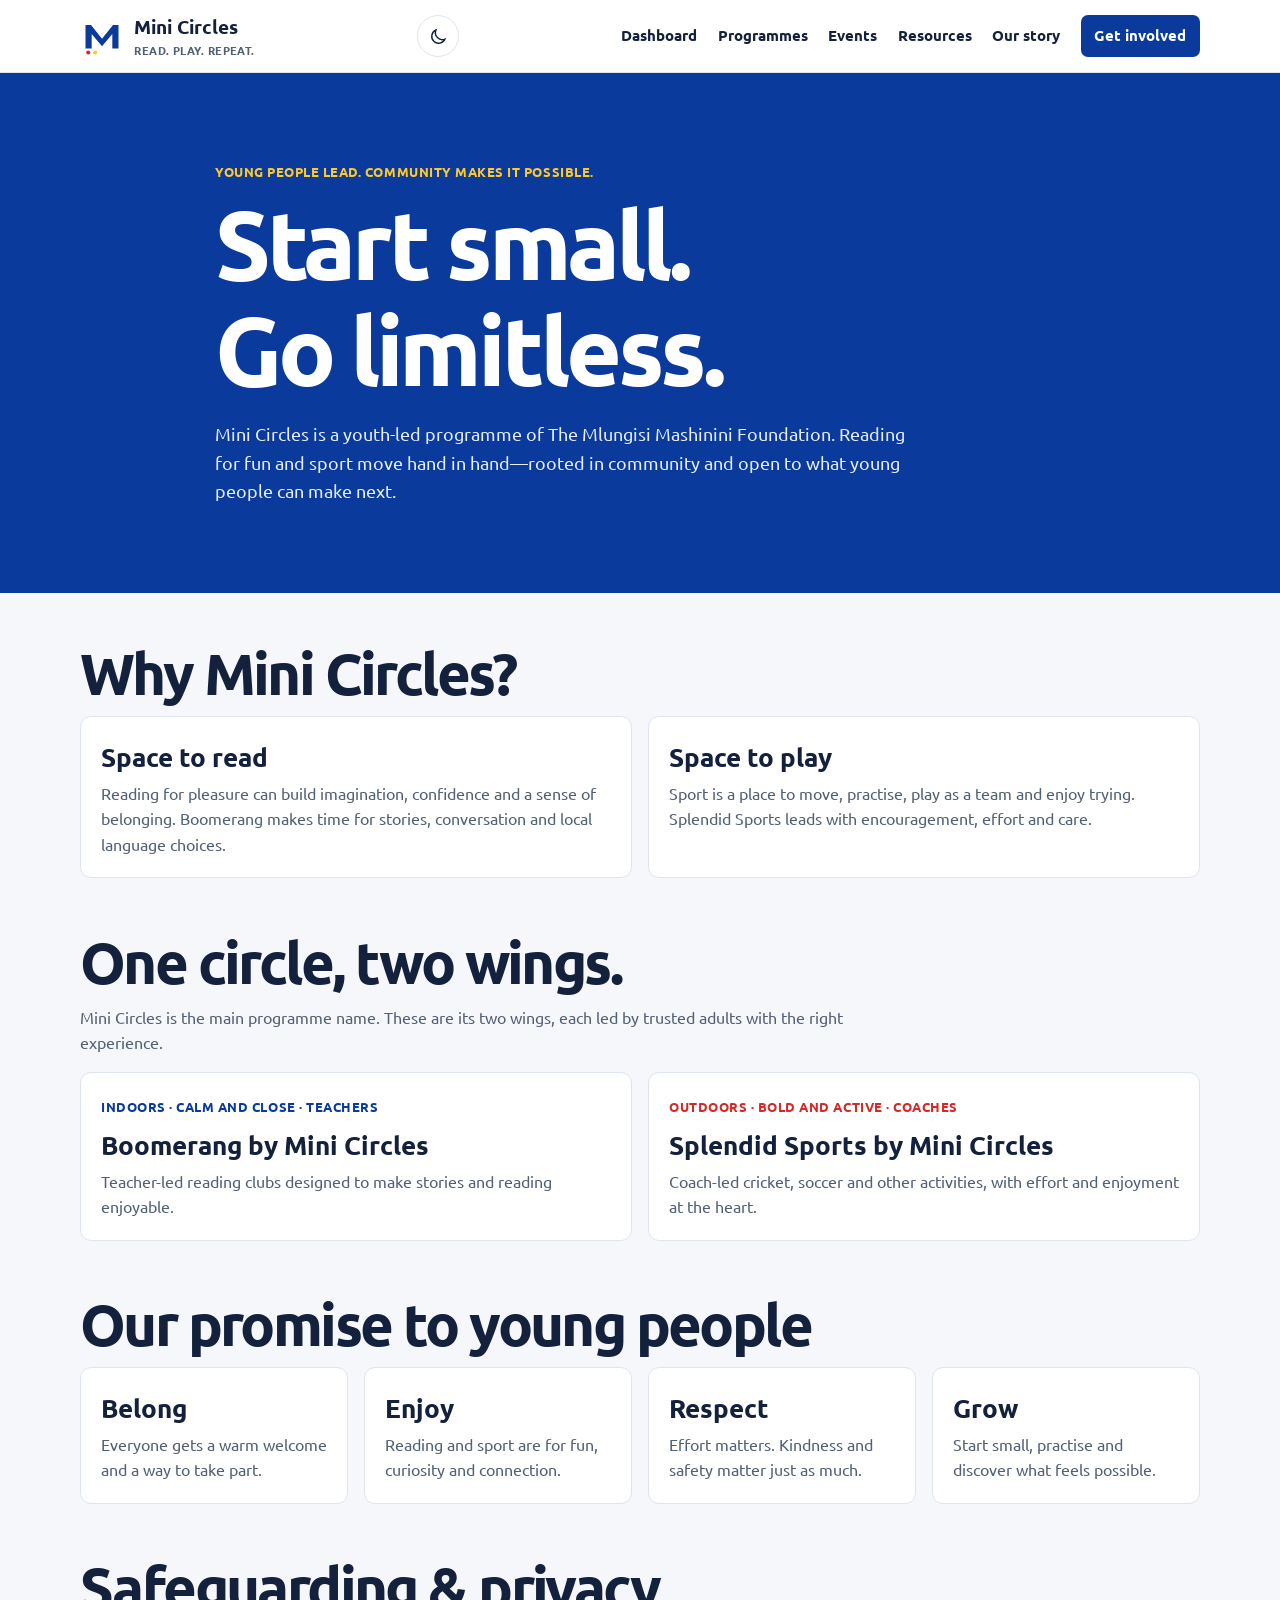
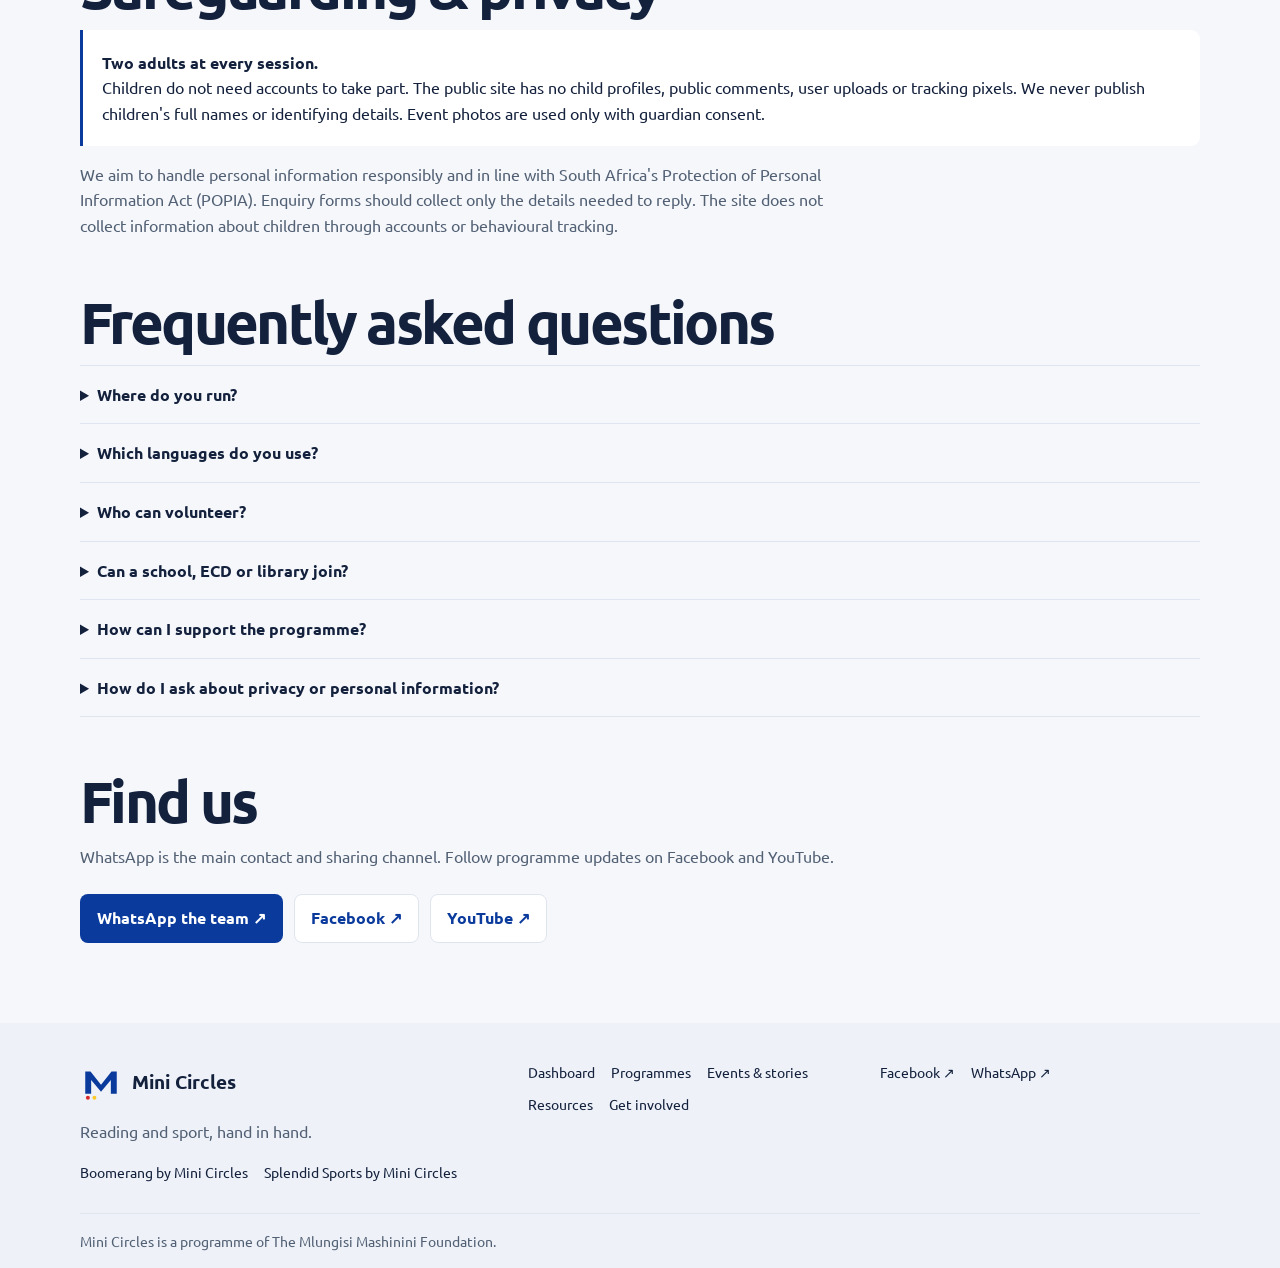
==== about/index.html @ 5f08ebd8 "index.html" ====
<!doctype html>
<html lang="en">
<head>
  <meta charset="utf-8"><meta name="viewport" content="width=device-width, initial-scale=1, viewport-fit=cover">
  <meta name="theme-color" content="#0A3A9C"><meta name="description" content="The story, values, safeguarding promise and privacy approach behind Mini Circles.">
  <title>Our story — Mini Circles</title><link rel="icon" href="/mini-circle-logo.svg" type="image/svg+xml">
  <link rel="preconnect" href="https://fonts.googleapis.com"><link rel="preconnect" href="https://fonts.gstatic.com" crossorigin>
  <link href="https://fonts.googleapis.com/css2?family=Ubuntu:wght@400;500;600;700;800&display=swap" rel="stylesheet"><link rel="stylesheet" href="/assets/site.css">
</head>
<body>
  <a class="skip-link" href="#main">Skip to content</a>
  <header class="site-header"><div class="wrap header-row"><a class="brand" href="/"><img src="/mini-circle-logo.svg" alt=""><span>Mini Circles<small>READ. PLAY. REPEAT.</small></span></a><button class="theme-button" type="button" aria-label="Switch to dark mode" title="Switch colour theme"><svg viewBox="0 0 24 24" fill="none" stroke="currentColor" stroke-width="1.8" aria-hidden="true"><path d="M20.2 15.2A8.7 8.7 0 0 1 8.8 3.8 8.7 8.7 0 1 0 20.2 15.2Z"/></svg></button><button class="menu-btn" type="button" aria-label="Open navigation" aria-expanded="false" aria-controls="site-nav"><svg viewBox="0 0 24 24" fill="none" stroke="currentColor" stroke-width="2" aria-hidden="true"><path d="M4 7h16M4 12h16M4 17h16"/></svg></button><nav class="nav" id="site-nav" aria-label="Main navigation"><a href="/professionals/">Dashboard</a><a href="/programmes/">Programmes</a><a href="/events/">Events</a><a href="/resources/">Resources</a><a href="/about/" aria-current="page">Our story</a><a class="nav-cta" href="/get-involved/">Get involved</a></nav></div></header>
  <main id="main">
    <header class="page-hero"><div class="wrap page-hero-inner"><p class="eyebrow">Young people lead. Community makes it possible.</p><h1>Start small.<br>Go limitless.</h1><p>Mini Circles is a youth-led programme of The Mlungisi Mashinini Foundation. Reading for fun and sport move hand in hand—rooted in community and open to what young people can make next.</p></div></header>
    <div class="wrap content">
      <section class="content-section"><h2>Why Mini Circles?</h2><div class="two-col"><article class="card"><h3>Space to read</h3><p>Reading for pleasure can build imagination, confidence and a sense of belonging. Boomerang makes time for stories, conversation and local language choices.</p></article><article class="card"><h3>Space to play</h3><p>Sport is a place to move, practise, play as a team and enjoy trying. Splendid Sports leads with encouragement, effort and care.</p></article></div></section>
      <section class="content-section"><h2>One circle, two wings.</h2><p>Mini Circles is the main programme name. These are its two wings, each led by trusted adults with the right experience.</p><div class="two-col"><article class="card"><span class="tag">Indoors · Calm and close · Teachers</span><h3>Boomerang by Mini Circles</h3><p>Teacher-led reading clubs designed to make stories and reading enjoyable.</p></article><article class="card"><span class="tag red">Outdoors · Bold and active · Coaches</span><h3>Splendid Sports by Mini Circles</h3><p>Coach-led cricket, soccer and other activities, with effort and enjoyment at the heart.</p></article></div></section>
      <section class="content-section"><h2>Our promise to young people</h2><div class="four-col"><article class="card"><h3>Belong</h3><p>Everyone gets a warm welcome and a way to take part.</p></article><article class="card"><h3>Enjoy</h3><p>Reading and sport are for fun, curiosity and connection.</p></article><article class="card"><h3>Respect</h3><p>Effort matters. Kindness and safety matter just as much.</p></article><article class="card"><h3>Grow</h3><p>Start small, practise and discover what feels possible.</p></article></div></section>
      <section class="content-section"><h2>Safeguarding &amp; privacy</h2><div class="panel"><strong>Two adults at every session.</strong><p>Children do not need accounts to take part. The public site has no child profiles, public comments, user uploads or tracking pixels. We never publish children's full names or identifying details. Event photos are used only with guardian consent.</p></div><p style="margin-top:1rem">We aim to handle personal information responsibly and in line with South Africa's Protection of Personal Information Act (POPIA). Enquiry forms should collect only the details needed to reply. The site does not collect information about children through accounts or behavioural tracking.</p></section>
      <section class="content-section" id="faq"><h2>Frequently asked questions</h2><div class="faq">
        <details><summary>Where do you run?</summary><p>The programme currently reaches 8 ECDs and 4 schools. Ask the team about current locations and available activities before travelling.</p></details>
        <details><summary>Which languages do you use?</summary><p>Language choices depend on the local reading group, school and community. The team can confirm what is available in a particular circle.</p></details>
        <details><summary>Who can volunteer?</summary><p>Coaches, readers, mentors, media and design helpers can express interest. The team will explain its volunteer process and safeguarding expectations.</p></details>
        <details><summary>Can a school, ECD or library join?</summary><p>Yes. Use the school, ECD and library enquiry form to start a conversation with the team.</p></details>
        <details><summary>How can I support the programme?</summary><p>Sponsors and partners can discuss backing a term, team or community moment through the partner enquiry form.</p></details>
        <details><summary>How do I ask about privacy or personal information?</summary><p>Contact the Foundation through its approved contact channel. A direct team email and privacy contact will be added here when confirmed.</p></details>
      </div></section>
      <section class="content-section"><h2>Find us</h2><p>WhatsApp is the main contact and sharing channel. Follow programme updates on Facebook and YouTube.</p><div class="actions"><a class="button button-blue" data-whatsapp="Hi Mini Circles! I'd like to get in touch." href="https://wa.me/27607714822">WhatsApp the team ↗</a><a class="button button-outline" href="https://www.facebook.com/profile.php?id=61590757922760" target="_blank" rel="noopener noreferrer">Facebook ↗</a><a class="button button-outline" href="https://www.youtube.com/@2MiniCircles" target="_blank" rel="noopener noreferrer">YouTube ↗</a></div></section>
    </div>
  </main>
  <footer class="site-footer"><div class="wrap footer-grid"><div><a class="footer-brand" href="/"><img src="/mini-circle-logo.svg" alt=""><span>Mini Circles</span></a><p>Reading and sport, hand in hand.</p><div class="footer-lockups"><span>Boomerang by Mini Circles</span><span>Splendid Sports by Mini Circles</span></div></div><nav class="footer-links" aria-label="Footer navigation"><a href="/professionals/">Dashboard</a><a href="/programmes/">Programmes</a><a href="/events/">Events &amp; stories</a><a href="/resources/">Resources</a><a href="/get-involved/">Get involved</a></nav><div class="footer-social"><a href="https://www.facebook.com/profile.php?id=61590757922760" target="_blank" rel="noopener noreferrer">Facebook ↗</a><a href="https://wa.me/27607714822" target="_blank" rel="noopener noreferrer">WhatsApp ↗</a></div></div><div class="wrap foundation-line">Mini Circles is a programme of The Mlungisi Mashinini Foundation.</div></footer>
  <script src="/assets/site.js" defer></script>
</body>
</html>
---- assets/site.css ----
:root {
  color-scheme: light;
  --blue: #0A3A9C;
  --red: #D62828;
  --yellow: #FFC929;
  --ink: #14213D;
  --paper: #f5f7fb;
  --surface: #fff;
  --muted: #526074;
  --line: #dfe5ee;
  --green: #176c4b;
  --shadow: 0 14px 40px #14213d12;
  font-family: "Ubuntu", Arial, sans-serif;
  scroll-behavior: smooth;
  scroll-padding-top: 6rem;
}
*, *::before, *::after { box-sizing: border-box; }
body { margin: 0; background: var(--paper); color: var(--ink); font: 400 1rem/1.6 "Ubuntu", Arial, sans-serif; }
::selection { background: var(--yellow); color: var(--ink); }
a { color: inherit; }
button, input, select, textarea { font: inherit; }
img, svg { max-width: 100%; }
:focus-visible { outline: 3px solid var(--red); outline-offset: 3px; }
.skip-link { position: fixed; z-index: 50; top: .5rem; left: .5rem; padding: .7rem 1rem; transform: translateY(-150%); background: var(--yellow); color: var(--ink); font-weight: 700; }
.skip-link:focus { transform: none; }
.wrap { width: min(1120px, calc(100% - 2.5rem)); margin-inline: auto; }
.site-header { position: sticky; z-index: 20; top: 0; border-bottom: 1px solid var(--line); background: #ffffffed; backdrop-filter: blur(12px); }
.header-row { position: relative; display: flex; min-height: 72px; align-items: center; justify-content: space-between; gap: 1.5rem; }
.brand, .footer-brand { display: inline-flex; align-items: center; gap: .65rem; color: var(--ink); font-size: 1.18rem; font-weight: 800; text-decoration: none; }
.brand img { width: 44px; height: 44px; }
.brand small { display: block; color: var(--muted); font-size: .69rem; font-weight: 600; letter-spacing: .04em; }
.nav { display: flex; align-items: center; gap: clamp(.65rem, 1.6vw, 1.35rem); }
.nav a { color: var(--ink); font-size: .91rem; font-weight: 700; text-decoration: none; }
.nav a:hover, .footer-links a:hover, .footer-social a:hover { color: var(--blue); text-decoration: underline; text-underline-offset: 3px; }
.nav .nav-cta { padding: .58rem .85rem; border-radius: 7px; background: var(--blue); color: #fff; }
.nav .nav-cta:hover { background: #082f7f; }
.menu-btn { display: none; width: 44px; height: 44px; place-items: center; border: 1px solid var(--line); border-radius: 7px; background: var(--surface); cursor: pointer; }
.menu-btn svg { width: 21px; height: 21px; }
h1, h2, h3, p { margin-top: 0; }
h1, h2, h3 { line-height: 1.1; }
h1, h2 { letter-spacing: -.045em; }
h1 { margin-bottom: 1rem; font-size: clamp(2.9rem, 8vw, 6rem); }
h2 { margin-bottom: .75rem; font-size: clamp(2rem, 5vw, 3.6rem); }
h3 { margin-bottom: .6rem; font-size: clamp(1.25rem, 2.6vw, 1.65rem); }
.eyebrow, .tag, .preview-index { margin-bottom: .7rem; color: var(--blue); font-size: .82rem; font-weight: 800; letter-spacing: .04em; text-transform: uppercase; }
.section { padding-block: clamp(3.5rem, 7vw, 6rem); }
.section-compact { padding-block: 3rem; }
.section-heading { max-width: 710px; margin-bottom: 1.7rem; }
.section-heading > p:last-child { color: var(--muted); font-size: 1.05rem; }
.button { display: inline-flex; min-height: 48px; align-items: center; justify-content: center; gap: .55rem; padding: .68rem 1rem; border: 1px solid transparent; border-radius: 8px; font-weight: 800; text-align: center; text-decoration: none; transition: transform .16s ease, box-shadow .16s ease; }
.button:hover { transform: translateY(-2px); box-shadow: 0 8px 20px #14213d20; }
.button-yellow { background: var(--yellow); color: var(--ink); }
.button-blue { background: var(--blue); color: #fff; }
.button-outline-light { border-color: #ffffff8a; color: #fff; }
.button-outline { border-color: var(--line); background: var(--surface); color: var(--blue); }
.hero { overflow: hidden; background: var(--blue); color: #fff; }
.hero-home { position: relative; }
.hero-home::after { position: absolute; right: 0; bottom: 0; width: min(42%, 560px); height: 100%; background: radial-gradient(#ffffff18 1px,transparent 1px); background-size: 9px 9px; content: ""; opacity: .42; pointer-events: none; mask-image: linear-gradient(135deg,transparent 10%,#000 90%); }
.hero-grid { position: relative; z-index: 1; display: grid; grid-template-columns: 1.08fr .92fr; align-items: center; gap: 2rem; min-height: 490px; padding-block: 3rem; }
.hero-copy { max-width: 650px; }
.hero-copy .eyebrow { color: var(--yellow); }
.hero-copy > p:not(.eyebrow) { max-width: 550px; color: #e7edfa; font-size: clamp(1.1rem, 2.4vw, 1.3rem); }
.hero-copy h1 span { color: var(--yellow); }
.actions { display: flex; flex-wrap: wrap; gap: .7rem; margin-top: 1.5rem; }
.hero-art { position: relative; display: grid; min-height: 330px; place-items: center; }
.hero-art svg { width: min(100%, 410px); }
.art-caption { position: absolute; right: 4%; bottom: 2%; padding: .4rem .65rem; transform: rotate(-2deg); background: var(--yellow); color: var(--ink); font-size: .8rem; font-weight: 800; }
.stats-strip { border-bottom: 1px solid var(--line); background: var(--surface); }
.stats { display: grid; grid-template-columns: auto auto auto 1fr; align-items: center; gap: clamp(1rem, 4vw, 3.5rem); min-height: 96px; }
.stats div { display: flex; align-items: baseline; gap: .45rem; }
.stats strong { color: var(--blue); font-size: 1.8rem; font-weight: 800; }
.stats span { font-size: .95rem; font-weight: 700; }
.stats > p { justify-self: end; margin: 0; color: var(--muted); font-size: .92rem; }
.preview-grid { display: grid; grid-template-columns: repeat(3,minmax(0,1fr)); gap: 1rem; }
.preview-card { position: relative; display: flex; min-height: 245px; flex-direction: column; align-items: flex-start; overflow: hidden; padding: 1.4rem; border: 1px solid var(--line); border-radius: 12px; background: var(--surface); box-shadow: var(--shadow); text-decoration: none; transition: transform .17s ease, border-color .17s ease; }
.preview-card::before { position: absolute; top: 0; left: 0; width: 5px; height: 100%; background: var(--blue); content: ""; }
.preview-play::before { background: var(--red); }
.preview-team::before { background: var(--yellow); }
.preview-card:hover { transform: translateY(-4px); border-color: #aebed9; }
.preview-index { color: var(--muted); }
.preview-card h3 { font-size: 1.5rem; }
.preview-card p { flex: 1; color: var(--muted); }
.card-link { color: var(--blue); font-size: .92rem; font-weight: 800; }
.partner-strip { border-block: 1px solid var(--line); background: var(--surface); }
.partner-row { display: flex; min-height: 82px; flex-wrap: wrap; align-items: center; justify-content: space-between; gap: .8rem 1.5rem; }
.partner-row > span { color: var(--muted); font-size: .9rem; }
.partner-row > strong { font-size: 1.08rem; }
.partner-row > a { color: var(--blue); font-size: .9rem; font-weight: 700; text-decoration: none; }
.closing-panel { display: flex; align-items: center; justify-content: space-between; gap: 2rem; padding: clamp(1.5rem, 4vw, 2.4rem); border-radius: 14px; background: #eaf1fb; }
.closing-panel h2 { font-size: clamp(1.9rem, 4vw, 3rem); }
.closing-panel p:last-child { max-width: 570px; margin-bottom: 0; color: var(--muted); }
.page-hero { padding-block: clamp(3.5rem, 7vw, 5.5rem); background: var(--blue); color: #fff; }
.page-hero-inner { max-width: 850px; }
.page-hero .eyebrow { color: var(--yellow); }
.page-hero p:last-child { max-width: 700px; margin-bottom: 0; color: #e7edfa; font-size: 1.1rem; }
.content { padding-block: 3rem 5rem; }
.content-section { margin-bottom: 3.2rem; scroll-margin-top: 6rem; }
.content-section:last-child { margin-bottom: 0; }
.content-section > p { max-width: 780px; color: var(--muted); }
.two-col, .three-col, .four-col { display: grid; gap: 1rem; }
.two-col { grid-template-columns: repeat(2,minmax(0,1fr)); }
.three-col { grid-template-columns: repeat(3,minmax(0,1fr)); }
.four-col { grid-template-columns: repeat(4,minmax(0,1fr)); }
.card { min-width: 0; padding: 1.25rem; border: 1px solid var(--line); border-radius: 11px; background: var(--surface); }
.card p:last-child { margin-bottom: 0; }
.card p { color: var(--muted); }
.card h3 { margin-top: .3rem; }
.panel { padding: 1.2rem; border-left: 3px solid var(--blue); border-radius: 0 9px 9px 0; background: var(--surface); }
.panel p:last-child { margin-bottom: 0; }
.check-list { display: grid; gap: .7rem; padding: 0; list-style: none; }
.check-list li { display: flex; gap: .65rem; align-items: flex-start; }
.check-list li::before { flex: 0 0 auto; color: var(--blue); content: "✓"; font-weight: 800; }
.tag { display: inline-block; margin-bottom: .5rem; }
.tag.red { color: var(--red); }
.table-scroll { overflow-x: auto; border: 1px solid var(--line); border-radius: 10px; background: var(--surface); }
table { width: 100%; border-collapse: collapse; text-align: left; }
th, td { padding: .8rem 1rem; border-bottom: 1px solid var(--line); white-space: nowrap; }
th { background: #eef2f8; color: var(--ink); font-size: .87rem; }
tr:last-child td { border-bottom: 0; }
.match-list { display: grid; gap: .65rem; }
.match-row { display: grid; grid-template-columns: minmax(120px,.7fr) 1fr minmax(130px,.8fr); align-items: center; gap: 1rem; padding: .9rem 1rem; border: 1px solid var(--line); border-radius: 9px; background: var(--surface); }
.muted, .status-note { color: var(--muted); }
.status-note { padding: .9rem 1rem; border: 1px solid var(--line); border-radius: 8px; background: var(--surface); }
.event-grid { display: grid; grid-template-columns: repeat(2,minmax(0,1fr)); gap: 1rem; }
.event-card { padding: 1.2rem; border: 1px solid var(--line); border-radius: 11px; background: var(--surface); }
.event-card h3 { margin-block: .35rem; }
.event-date { font-weight: 700; }
.event-actions { display: flex; flex-wrap: wrap; gap: .55rem; margin-top: 1rem; }
.event-actions .button { min-height: 42px; font-size: .9rem; }
.button:disabled { cursor: not-allowed; opacity: .55; }
.story-grid { display: grid; grid-template-columns: repeat(3,minmax(0,1fr)); gap: 1rem; }
.story-card { overflow: hidden; border: 1px solid var(--line); border-radius: 11px; background: var(--surface); }
.story-art { display: grid; min-height: 145px; place-items: center; background: #eaf1fb; }
.story-art svg { width: 105px; height: 100px; }
.story-copy { padding: 1.1rem; }
.resource-grid { display: grid; grid-template-columns: repeat(3,minmax(0,1fr)); gap: 1rem; }
.resource-card { display: flex; min-height: 205px; flex-direction: column; align-items: flex-start; padding: 1.2rem; border: 1px solid var(--line); border-radius: 11px; background: var(--surface); }
.resource-card p { flex: 1; color: var(--muted); }
.gallery-grid { display: grid; grid-template-columns: repeat(3,minmax(0,1fr)); gap: .8rem; }
.gallery-tile { display: grid; min-height: 155px; align-content: center; justify-items: center; padding: 1rem; border: 1px solid var(--line); border-radius: 10px; background: var(--surface); text-align: center; }
.gallery-tile svg { width: 42px; height: 42px; margin-bottom: .5rem; }
.gallery-tile span { font-size: .92rem; font-weight: 700; }
.form-grid { display: grid; grid-template-columns: repeat(2,minmax(0,1fr)); gap: .85rem; }
.form-grid label { display: grid; gap: .35rem; font-weight: 700; }
.form-grid .wide { grid-column: 1/-1; }
input, select, textarea { width: 100%; min-height: 46px; padding: .65rem .75rem; border: 1px solid #aeb8c8; border-radius: 6px; background: var(--surface); color: var(--ink); }
textarea { min-height: 105px; resize: vertical; }
.form-note { color: var(--muted); font-size: .9rem; }
.form-status { min-height: 1.5em; margin-top: .65rem; font-weight: 700; }
.form-status.error { color: #a71919; }
.form-status.success { color: var(--green); }
.honeypot { position: absolute !important; width: 1px !important; height: 1px !important; overflow: hidden !important; clip: rect(0,0,0,0) !important; white-space: nowrap !important; }
.faq { border-top: 1px solid var(--line); }
.faq details { border-bottom: 1px solid var(--line); }
.faq summary { padding: 1rem 0; cursor: pointer; font-weight: 700; }
.faq details p { max-width: 770px; color: var(--muted); }
.site-footer { padding-top: 2.4rem; background: #eef2f8; }
.footer-grid { display: grid; grid-template-columns: 1.3fr 1fr 1fr; gap: 2rem; padding-bottom: 1.8rem; }
.footer-brand img { width: 42px; }
.footer-grid p { margin-top: .6rem; color: var(--muted); }
.footer-lockups, .footer-social, .footer-links { display: flex; flex-wrap: wrap; gap: .55rem 1rem; align-content: start; }
.footer-lockups span, .footer-social a, .footer-links a { color: var(--ink); font-size: .9rem; text-decoration: none; }
.foundation-line { padding-block: 1rem; border-top: 1px solid var(--line); color: var(--muted); font-size: .88rem; }
.dashboard-status { color: var(--muted); font-size: .77rem; font-weight: 800; text-transform: uppercase; letter-spacing: .04em; }
.stats-grid { display: grid; grid-template-columns: repeat(3,1fr); gap: .8rem; margin-block: 1.8rem 3rem; }
.stat-card { padding: 1rem; border: 1px solid var(--line); border-radius: 10px; background: var(--surface); }
.stat-card strong { display: block; color: var(--blue); font-size: 2rem; }
.stat-card span { color: var(--muted); font-size: .9rem; }
@media (max-width: 900px) {
  .nav { gap: .65rem; }
  .nav a { font-size: .82rem; }
  .nav .nav-cta { display: none; }
  .hero-grid { min-height: 420px; }
  .four-col { grid-template-columns: repeat(2,minmax(0,1fr)); }
}
@media (max-width: 720px) {
  :root { scroll-padding-top: 5rem; }
  .wrap { width: min(100% - 1.5rem, 620px); }
  .header-row { min-height: 64px; }
  .menu-btn { display: grid; }
  .nav { position: absolute; top: calc(100% + 1px); right: -.75rem; left: -.75rem; display: none; grid-template-columns: repeat(2,minmax(0,1fr)); gap: 0; padding: .55rem .75rem 1rem; border-bottom: 1px solid var(--line); background: var(--surface); box-shadow: var(--shadow); }
  .nav.open { display: grid; }
  .nav a { display: flex; min-height: 46px; align-items: center; padding: .6rem .7rem; font-size: .94rem; }
  .nav .nav-cta { display: flex; grid-column: 1/-1; justify-content: center; margin-top: .35rem; }
  .hero-grid { grid-template-columns: 1fr; gap: 0; padding-block: 3rem 2rem; }
  .hero-art { min-height: 230px; }
  .hero-art svg { width: min(78%,310px); }
  .art-caption { right: 8%; bottom: 0; }
  .stats { grid-template-columns: repeat(3,1fr); gap: .5rem; padding-block: .9rem; }
  .stats div { display: block; }
  .stats strong { display: block; font-size: 1.5rem; }
  .stats span { font-size: .82rem; }
  .stats > p { display: none; }
  .preview-grid, .three-col, .story-grid, .resource-grid { grid-template-columns: 1fr; }
  .preview-card { min-height: 205px; }
  .two-col, .event-grid { grid-template-columns: 1fr; }
  .match-row { grid-template-columns: 1fr auto; gap: .35rem .8rem; }
  .match-row time { grid-column: 1/-1; }
  .closing-panel { align-items: flex-start; flex-direction: column; gap: 1.2rem; }
  .footer-grid { grid-template-columns: 1fr 1fr; gap: 1.5rem; }
  .footer-grid > :first-child { grid-column: 1/-1; }
}
@media (max-width: 440px) {
  .four-col, .form-grid { grid-template-columns: 1fr; }
  .form-grid .wide { grid-column: auto; }
  .stats-grid { gap: .4rem; }
  .stat-card { padding: .7rem; }
  .stat-card strong { font-size: 1.6rem; }
  .stat-card span { font-size: .8rem; }
  .footer-grid { grid-template-columns: 1fr; }
  .footer-grid > :first-child { grid-column: auto; }
}
@media (prefers-reduced-motion: reduce) {
  *, *::before, *::after { scroll-behavior: auto !important; transition-duration: .01ms !important; }
}
[data-theme="dark"] {
  color-scheme: dark;
  --blue: #a9c4ff;
  --ink: #f4f6fb;
  --paper: #111a2c;
  --surface: #18253b;
  --muted: #c0c9dc;
  --line: #34425b;
  --shadow: 0 14px 40px #0004;
}
[data-theme="dark"] .site-header { background: #111a2cf2; }
[data-theme="dark"] .hero, [data-theme="dark"] .page-hero { background: #0A3A9C; }
[data-theme="dark"] .hero .eyebrow, [data-theme="dark"] .hero-copy h1 span { color: var(--yellow); }
[data-theme="dark"] .page-hero .eyebrow { color: var(--yellow); }
[data-theme="dark"] .button-blue, [data-theme="dark"] .nav .nav-cta { background: #0A3A9C; color: #fff; }
[data-theme="dark"] .button-yellow { background: var(--yellow); color: #14213D; }
[data-theme="dark"] .button-outline-light { border-color: #ffffff8a; color: #fff; }
[data-theme="dark"] .partner-strip, [data-theme="dark"] .stats-strip, [data-theme="dark"] .site-footer { background: #18253b; }
[data-theme="dark"] .closing-panel, [data-theme="dark"] th, [data-theme="dark"] .story-art { background: #243450; }
[data-theme="dark"] .footer-lockups span, [data-theme="dark"] .footer-social a, [data-theme="dark"] .footer-links a { color: var(--ink); }
.theme-button { display: inline-grid; width: 42px; height: 42px; flex: 0 0 auto; place-items: center; border: 1px solid var(--line); border-radius: 50%; background: var(--surface); color: var(--ink); cursor: pointer; }
.theme-button svg { width: 19px; height: 19px; }
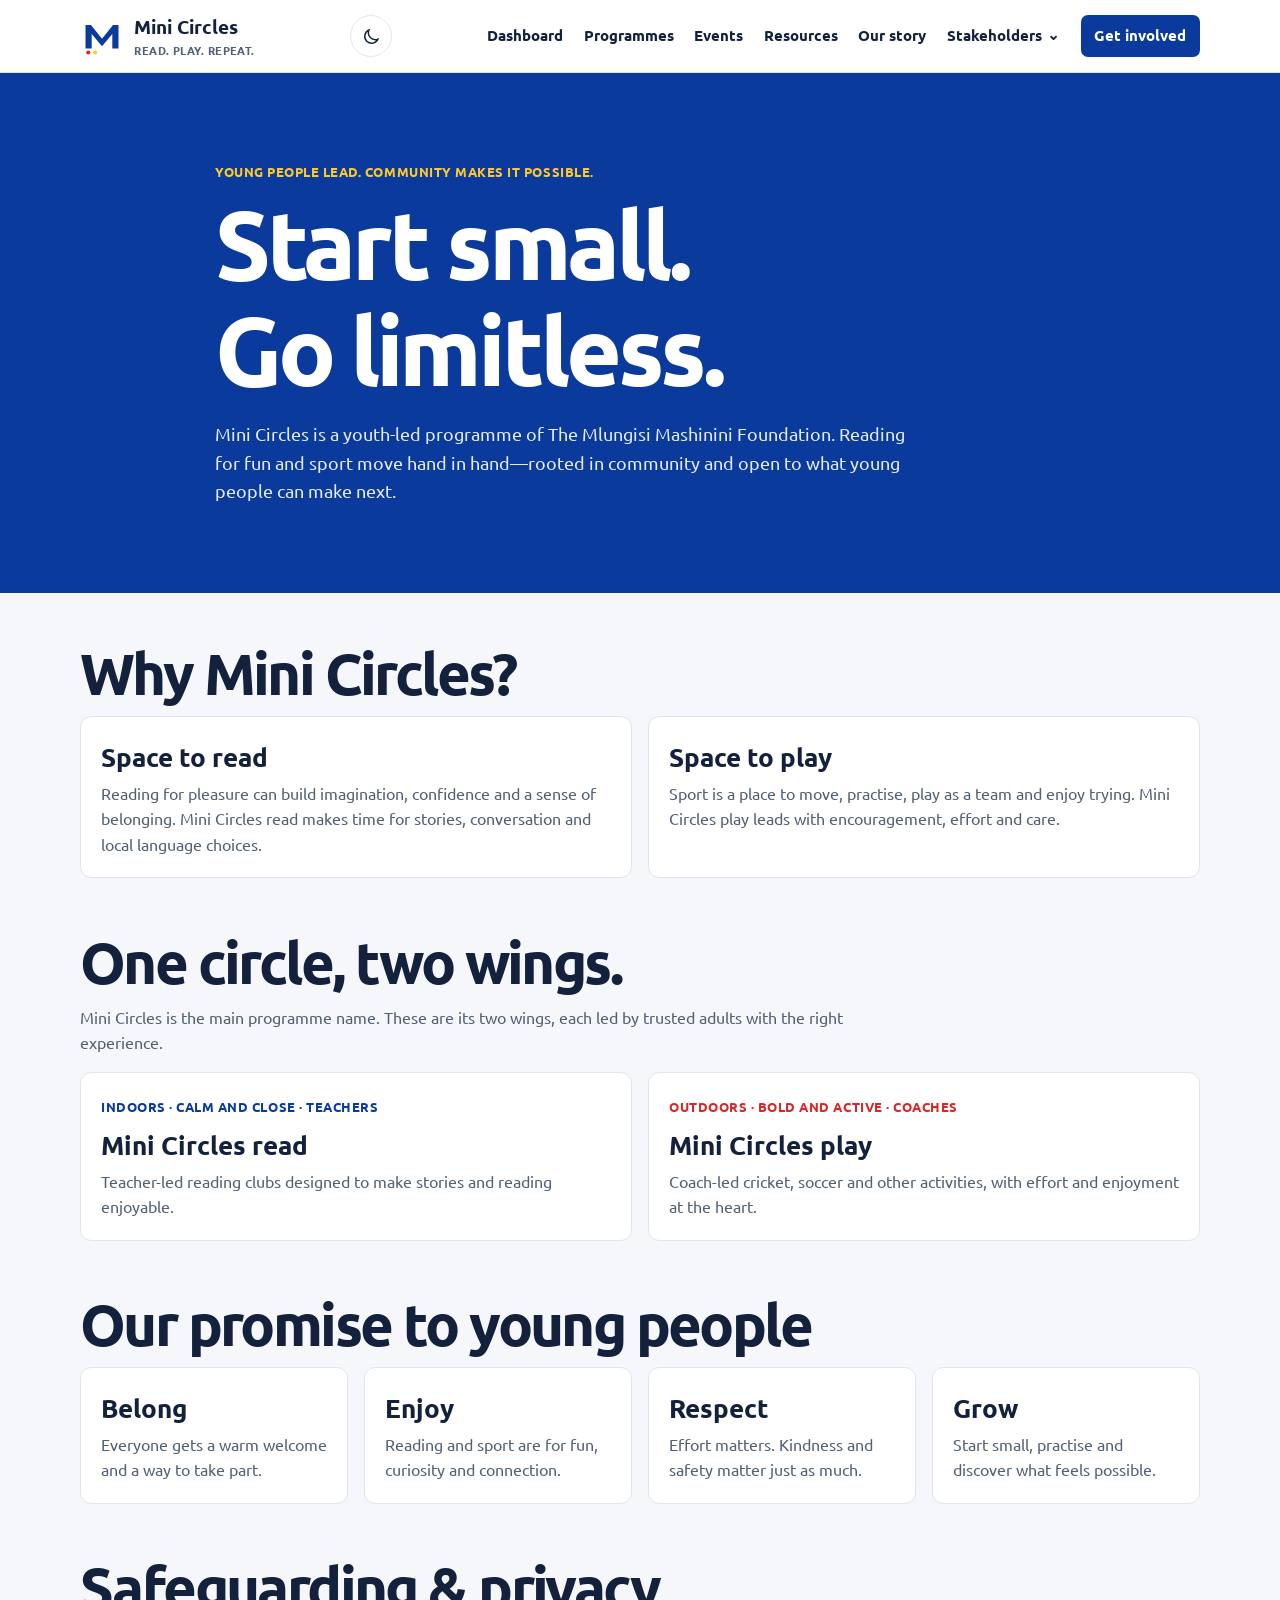
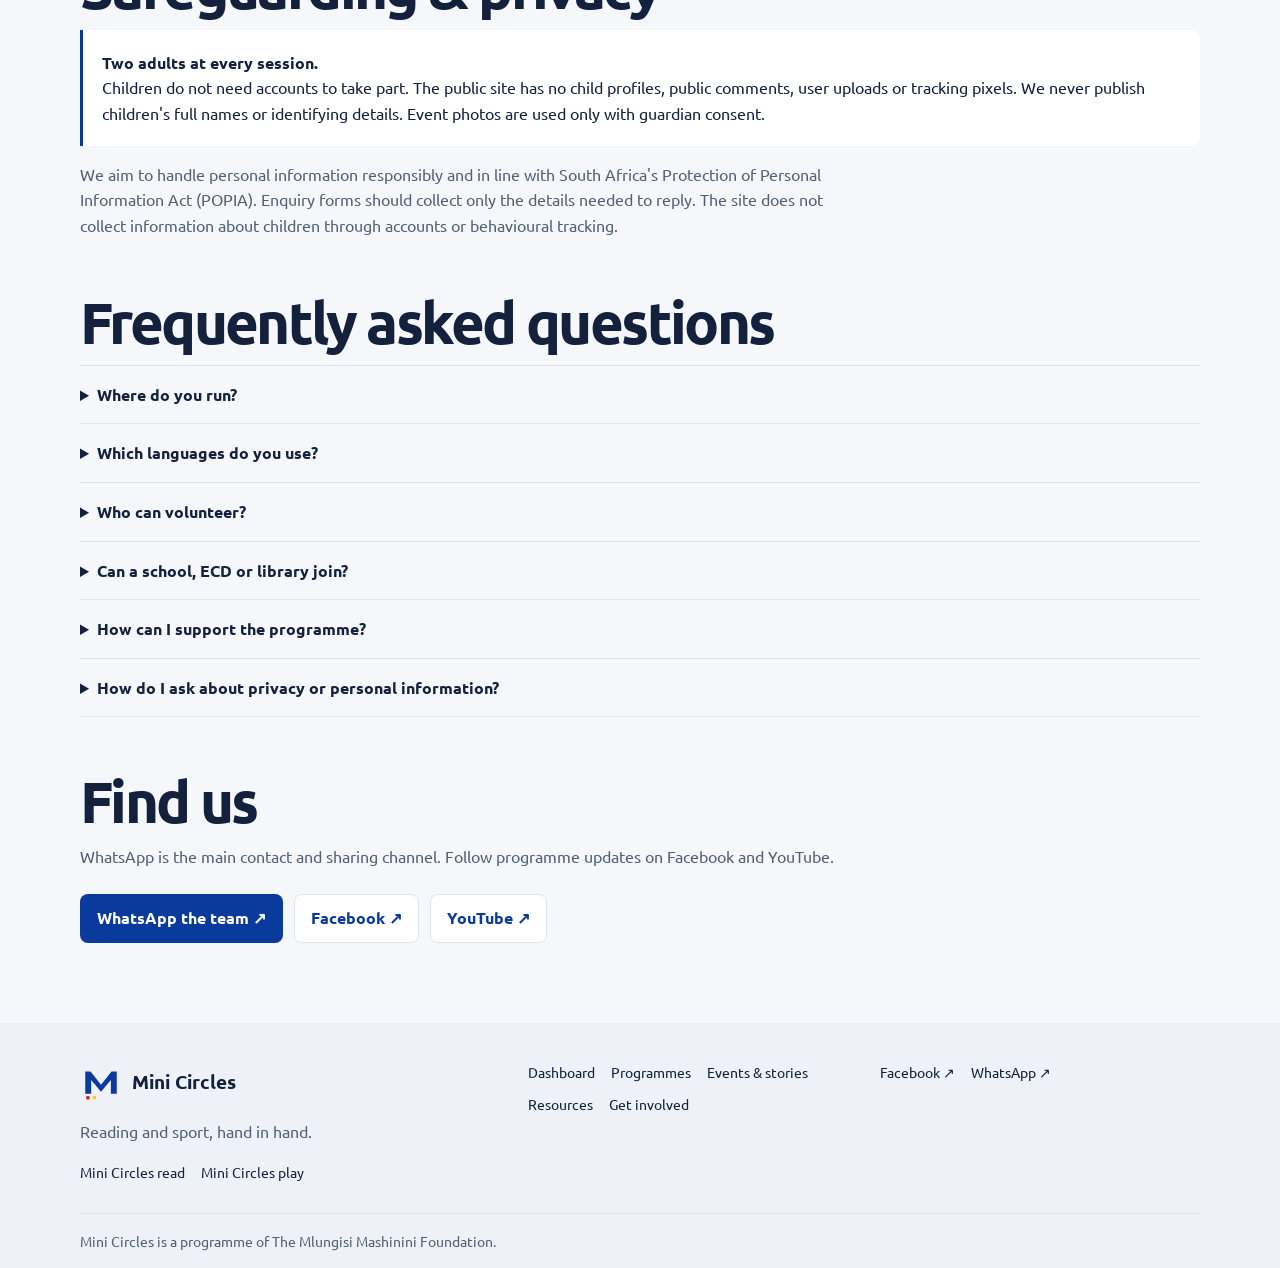
==== commit bbd53d9d: "index.html" ====
--- a/about/index.html
+++ b/about/index.html
@@ -13,8 +13,8 @@
   <main id="main">
     <header class="page-hero"><div class="wrap page-hero-inner"><p class="eyebrow">Young people lead. Community makes it possible.</p><h1>Start small.<br>Go limitless.</h1><p>Mini Circles is a youth-led programme of The Mlungisi Mashinini Foundation. Reading for fun and sport move hand in hand—rooted in community and open to what young people can make next.</p></div></header>
     <div class="wrap content">
-      <section class="content-section"><h2>Why Mini Circles?</h2><div class="two-col"><article class="card"><h3>Space to read</h3><p>Reading for pleasure can build imagination, confidence and a sense of belonging. Boomerang makes time for stories, conversation and local language choices.</p></article><article class="card"><h3>Space to play</h3><p>Sport is a place to move, practise, play as a team and enjoy trying. Splendid Sports leads with encouragement, effort and care.</p></article></div></section>
-      <section class="content-section"><h2>One circle, two wings.</h2><p>Mini Circles is the main programme name. These are its two wings, each led by trusted adults with the right experience.</p><div class="two-col"><article class="card"><span class="tag">Indoors · Calm and close · Teachers</span><h3>Boomerang by Mini Circles</h3><p>Teacher-led reading clubs designed to make stories and reading enjoyable.</p></article><article class="card"><span class="tag red">Outdoors · Bold and active · Coaches</span><h3>Splendid Sports by Mini Circles</h3><p>Coach-led cricket, soccer and other activities, with effort and enjoyment at the heart.</p></article></div></section>
+      <section class="content-section"><h2>Why Mini Circles?</h2><div class="two-col"><article class="card"><h3>Space to read</h3><p>Reading for pleasure can build imagination, confidence and a sense of belonging. Mini Circles read makes time for stories, conversation and local language choices.</p></article><article class="card"><h3>Space to play</h3><p>Sport is a place to move, practise, play as a team and enjoy trying. Mini Circles play leads with encouragement, effort and care.</p></article></div></section>
+      <section class="content-section"><h2>One circle, two wings.</h2><p>Mini Circles is the main programme name. These are its two wings, each led by trusted adults with the right experience.</p><div class="two-col"><article class="card"><span class="tag">Indoors · Calm and close · Teachers</span><h3>Mini Circles read</h3><p>Teacher-led reading clubs designed to make stories and reading enjoyable.</p></article><article class="card"><span class="tag red">Outdoors · Bold and active · Coaches</span><h3>Mini Circles play</h3><p>Coach-led cricket, soccer and other activities, with effort and enjoyment at the heart.</p></article></div></section>
       <section class="content-section"><h2>Our promise to young people</h2><div class="four-col"><article class="card"><h3>Belong</h3><p>Everyone gets a warm welcome and a way to take part.</p></article><article class="card"><h3>Enjoy</h3><p>Reading and sport are for fun, curiosity and connection.</p></article><article class="card"><h3>Respect</h3><p>Effort matters. Kindness and safety matter just as much.</p></article><article class="card"><h3>Grow</h3><p>Start small, practise and discover what feels possible.</p></article></div></section>
       <section class="content-section"><h2>Safeguarding &amp; privacy</h2><div class="panel"><strong>Two adults at every session.</strong><p>Children do not need accounts to take part. The public site has no child profiles, public comments, user uploads or tracking pixels. We never publish children's full names or identifying details. Event photos are used only with guardian consent.</p></div><p style="margin-top:1rem">We aim to handle personal information responsibly and in line with South Africa's Protection of Personal Information Act (POPIA). Enquiry forms should collect only the details needed to reply. The site does not collect information about children through accounts or behavioural tracking.</p></section>
       <section class="content-section" id="faq"><h2>Frequently asked questions</h2><div class="faq">
@@ -28,7 +28,7 @@
       <section class="content-section"><h2>Find us</h2><p>WhatsApp is the main contact and sharing channel. Follow programme updates on Facebook and YouTube.</p><div class="actions"><a class="button button-blue" data-whatsapp="Hi Mini Circles! I'd like to get in touch." href="https://wa.me/27607714822">WhatsApp the team ↗</a><a class="button button-outline" href="https://www.facebook.com/profile.php?id=61590757922760" target="_blank" rel="noopener noreferrer">Facebook ↗</a><a class="button button-outline" href="https://www.youtube.com/@2MiniCircles" target="_blank" rel="noopener noreferrer">YouTube ↗</a></div></section>
     </div>
   </main>
-  <footer class="site-footer"><div class="wrap footer-grid"><div><a class="footer-brand" href="/"><img src="/mini-circle-logo.svg" alt=""><span>Mini Circles</span></a><p>Reading and sport, hand in hand.</p><div class="footer-lockups"><span>Boomerang by Mini Circles</span><span>Splendid Sports by Mini Circles</span></div></div><nav class="footer-links" aria-label="Footer navigation"><a href="/professionals/">Dashboard</a><a href="/programmes/">Programmes</a><a href="/events/">Events &amp; stories</a><a href="/resources/">Resources</a><a href="/get-involved/">Get involved</a></nav><div class="footer-social"><a href="https://www.facebook.com/profile.php?id=61590757922760" target="_blank" rel="noopener noreferrer">Facebook ↗</a><a href="https://wa.me/27607714822" target="_blank" rel="noopener noreferrer">WhatsApp ↗</a></div></div><div class="wrap foundation-line">Mini Circles is a programme of The Mlungisi Mashinini Foundation.</div></footer>
+  <footer class="site-footer"><div class="wrap footer-grid"><div><a class="footer-brand" href="/"><img src="/mini-circle-logo.svg" alt=""><span>Mini Circles</span></a><p>Reading and sport, hand in hand.</p><div class="footer-lockups"><span>Mini Circles read</span><span>Mini Circles play</span></div></div><nav class="footer-links" aria-label="Footer navigation"><a href="/professionals/">Dashboard</a><a href="/programmes/">Programmes</a><a href="/events/">Events &amp; stories</a><a href="/resources/">Resources</a><a href="/get-involved/">Get involved</a></nav><div class="footer-social"><a href="https://www.facebook.com/profile.php?id=61590757922760" target="_blank" rel="noopener noreferrer">Facebook ↗</a><a href="https://wa.me/27607714822" target="_blank" rel="noopener noreferrer">WhatsApp ↗</a></div></div><div class="wrap foundation-line">Mini Circles is a programme of The Mlungisi Mashinini Foundation.</div></footer>
   <script src="/assets/site.js" defer></script>
 </body>
 </html>
--- a/assets/site.css
+++ b/assets/site.css
@@ -23,6 +23,7 @@
 :focus-visible { outline: 3px solid var(--red); outline-offset: 3px; }
 .skip-link { position: fixed; z-index: 50; top: .5rem; left: .5rem; padding: .7rem 1rem; transform: translateY(-150%); background: var(--yellow); color: var(--ink); font-weight: 700; }
 .skip-link:focus { transform: none; }
+.sr-only { position: absolute; width: 1px; height: 1px; padding: 0; margin: -1px; overflow: hidden; clip: rect(0,0,0,0); white-space: nowrap; border: 0; }
 .wrap { width: min(1120px, calc(100% - 2.5rem)); margin-inline: auto; }
 .site-header { position: sticky; z-index: 20; top: 0; border-bottom: 1px solid var(--line); background: #ffffffed; backdrop-filter: blur(12px); }
 .header-row { position: relative; display: flex; min-height: 72px; align-items: center; justify-content: space-between; gap: 1.5rem; }
@@ -71,6 +72,77 @@
 .stats strong { color: var(--blue); font-size: 1.8rem; font-weight: 800; }
 .stats span { font-size: .95rem; font-weight: 700; }
 .stats > p { justify-self: end; margin: 0; color: var(--muted); font-size: .92rem; }
+.section-tint { background: #edf2f9; }
+.story-layout { display: grid; grid-template-columns: 1.1fr .9fr; align-items: center; gap: clamp(2rem, 7vw, 6rem); }
+.story-copy { max-width: 650px; }
+.story-copy > p:not(.eyebrow) { color: var(--muted); }
+.values-stack { display: grid; gap: .7rem; }
+.values-stack article { display: flex; align-items: flex-start; gap: 1rem; padding: 1rem; border: 1px solid var(--line); border-radius: 10px; background: var(--surface); }
+.values-stack article > span { color: var(--blue); font-size: .82rem; font-weight: 800; }
+.values-stack h3 { margin: 0 0 .25rem; font-size: 1.08rem; }
+.values-stack p { margin: 0; color: var(--muted); font-size: .93rem; }
+.league-section { background: #101c35; color: #fff; }
+.league-heading { max-width: 730px; }
+.league-heading .eyebrow { color: var(--yellow); }
+.league-heading > p:last-child { color: #d9e1f0; }
+.league-layout { display: grid; grid-template-columns: 1.05fr .95fr; gap: 1rem; margin-bottom: 1.3rem; }
+.league-main, .league-table-card { min-width: 0; padding: 1.15rem; border: 1px solid #ffffff30; border-radius: 12px; background: #ffffff0a; }
+.league-block-heading { display: flex; align-items: baseline; justify-content: space-between; gap: .7rem; margin-bottom: .75rem; }
+.league-block-heading h3 { margin: 0; font-size: 1.15rem; }
+.league-block-heading > span { color: #c8d3e6; font-size: .8rem; }
+.league-main .match-row { grid-template-columns: minmax(95px,.7fr) 1fr auto; border-color: #ffffff25; background: #ffffff0c; }
+.league-main .match-row time, .league-main .match-row > span { color: #d8e0ee; font-size: .85rem; }
+.league-main .status-note { border-color: #ffffff2b; background: #ffffff0b; color: #d8e0ee; }
+.league-scoring { margin: 1rem 0 0; color: #d8e0ee; font-size: .9rem; }
+.league-scoring strong { color: var(--yellow); }
+.league-table-card .table-scroll { border-color: #ffffff2b; background: #ffffff09; }
+.league-table-card th, .league-table-card td { padding: .62rem .55rem; border-color: #ffffff20; font-size: .86rem; }
+.league-table-card th { background: #ffffff12; color: var(--yellow); }
+.league-table-card .status-note { color: #d8e0ee; }
+.league-footnote { margin: .8rem 0 0; color: #d8e0ee; font-size: .82rem; }
+.league-section > .wrap > .text-link { color: var(--yellow); }
+.events-section { background: #fff; }
+.section-heading-row { display: flex; align-items: end; justify-content: space-between; gap: 1.5rem; max-width: none; }
+.section-heading-row > div { max-width: 720px; }
+.home-event-grid { grid-template-columns: repeat(4,minmax(0,1fr)); }
+.home-event-grid .event-card { padding: 1rem; }
+.home-event-grid .event-card .tag { margin-bottom: .55rem; }
+.home-event-grid .event-card h3 { font-size: 1.08rem; }
+.home-event-grid .event-card p { font-size: .89rem; }
+.home-event-grid .event-date { color: var(--blue); }
+.home-event-grid .event-actions { gap: .4rem; }
+.home-event-grid .event-actions .button { width: 100%; min-height: 40px; padding: .5rem; font-size: .8rem; }
+.home-event-grid .event-actions .button-outline { background: transparent; }
+.home-event-grid .status-note { grid-column: 1/-1; }
+.story-section { background: var(--paper); }
+.home-story-grid { display: grid; grid-template-columns: repeat(3,minmax(0,1fr)); gap: 1rem; }
+.home-story { position: relative; display: flex; min-height: 290px; flex-direction: column; align-items: flex-start; overflow: hidden; padding: 1.3rem; border: 1px solid var(--line); border-radius: 12px; background: var(--surface); }
+.home-story::after { position: absolute; top: 0; right: 0; width: 34%; height: 5px; background: var(--blue); content: ""; }
+.home-story-play::after { background: var(--red); }
+.home-story-youtube::after { background: var(--yellow); }
+.story-number { color: var(--muted); font-size: .76rem; font-weight: 800; letter-spacing: .05em; }
+.story-symbol { display: grid; width: 70px; height: 70px; place-items: center; margin-block: 1.2rem; border-radius: 16px; background: #eaf1fb; color: var(--blue); font-size: 1.5rem; font-weight: 800; }
+.home-story-play .story-symbol { transform: rotate(-4deg); background: #fbe9e8; color: var(--red); }
+.home-story-youtube .story-symbol { background: #fff6da; color: var(--ink); }
+.home-story h3 { font-size: 1.35rem; }
+.home-story p { flex: 1; color: var(--muted); }
+.home-story > a { color: var(--blue); font-weight: 800; text-decoration: none; }
+.home-story > a:hover { text-decoration: underline; }
+.consent-note { margin: 1rem 0 0; color: var(--muted); font-size: .85rem; }
+.involvement-section { background: #edf2f9; }
+.involve-grid { display: grid; grid-template-columns: repeat(4,minmax(0,1fr)); gap: 1rem; }
+.involve-card { display: flex; min-height: 220px; flex-direction: column; align-items: flex-start; padding: 1.25rem; border: 1px solid var(--line); border-radius: 11px; background: var(--surface); text-decoration: none; transition: transform .16s ease, box-shadow .16s ease; }
+.involve-card:hover { transform: translateY(-3px); box-shadow: var(--shadow); }
+.involve-card > span { color: var(--muted); font-size: .75rem; font-weight: 800; }
+.involve-card h3 { margin-top: .75rem; }
+.involve-card p { flex: 1; color: var(--muted); }
+.involve-card b { color: var(--blue); font-size: .9rem; }
+.trust-band { padding-block: 2.5rem; background: #eaf1fb; }
+.trust-content { display: flex; align-items: center; justify-content: space-between; gap: 2rem; }
+.trust-content > div { max-width: 700px; }
+.trust-content h2 { font-size: clamp(1.8rem, 4vw, 2.7rem); }
+.trust-content p:last-child { margin-bottom: 0; color: var(--muted); }
+.trust-content .button-outline { flex: 0 0 auto; }
 .preview-grid { display: grid; grid-template-columns: repeat(3,minmax(0,1fr)); gap: 1rem; }
 .preview-card { position: relative; display: flex; min-height: 245px; flex-direction: column; align-items: flex-start; overflow: hidden; padding: 1.4rem; border: 1px solid var(--line); border-radius: 12px; background: var(--surface); box-shadow: var(--shadow); text-decoration: none; transition: transform .17s ease, border-color .17s ease; }
 .preview-card::before { position: absolute; top: 0; left: 0; width: 5px; height: 100%; background: var(--blue); content: ""; }
@@ -172,6 +244,7 @@
   .nav .nav-cta { display: none; }
   .hero-grid { min-height: 420px; }
   .four-col { grid-template-columns: repeat(2,minmax(0,1fr)); }
+  .home-event-grid { grid-template-columns: repeat(2,minmax(0,1fr)); }
 }
 @media (max-width: 720px) {
   :root { scroll-padding-top: 5rem; }
@@ -191,8 +264,14 @@
   .stats strong { display: block; font-size: 1.5rem; }
   .stats span { font-size: .82rem; }
   .stats > p { display: none; }
-  .preview-grid, .three-col, .story-grid, .resource-grid { grid-template-columns: 1fr; }
+  .preview-grid, .three-col, .story-grid, .resource-grid, .home-story-grid { grid-template-columns: 1fr; }
+  .involve-grid { grid-template-columns: repeat(2,minmax(0,1fr)); }
   .preview-card { min-height: 205px; }
+  .story-layout, .league-layout { grid-template-columns: 1fr; }
+  .section-heading-row, .trust-content { align-items: flex-start; flex-direction: column; }
+  .home-event-grid { grid-template-columns: 1fr 1fr; }
+  .league-main .match-row { grid-template-columns: 1fr auto; gap: .35rem .8rem; }
+  .league-main .match-row time { grid-column: 1/-1; }
   .two-col, .event-grid { grid-template-columns: 1fr; }
   .match-row { grid-template-columns: 1fr auto; gap: .35rem .8rem; }
   .match-row time { grid-column: 1/-1; }
@@ -201,9 +280,10 @@
   .footer-grid > :first-child { grid-column: 1/-1; }
 }
 @media (max-width: 440px) {
-  .four-col, .form-grid { grid-template-columns: 1fr; }
+  .four-col, .form-grid, .involve-grid { grid-template-columns: 1fr; }
   .form-grid .wide { grid-column: auto; }
   .stats-grid { gap: .4rem; }
+  .home-event-grid { grid-template-columns: 1fr; }
   .stat-card { padding: .7rem; }
   .stat-card strong { font-size: 1.6rem; }
   .stat-card span { font-size: .8rem; }
@@ -233,5 +313,459 @@
 [data-theme="dark"] .partner-strip, [data-theme="dark"] .stats-strip, [data-theme="dark"] .site-footer { background: #18253b; }
 [data-theme="dark"] .closing-panel, [data-theme="dark"] th, [data-theme="dark"] .story-art { background: #243450; }
 [data-theme="dark"] .footer-lockups span, [data-theme="dark"] .footer-social a, [data-theme="dark"] .footer-links a { color: var(--ink); }
+[data-theme="dark"] .section-tint, [data-theme="dark"] .involvement-section, [data-theme="dark"] .trust-band { background: #18253b; }
+[data-theme="dark"] .events-section { background: var(--paper); }
+[data-theme="dark"] .values-stack article, [data-theme="dark"] .preview-card, [data-theme="dark"] .home-story, [data-theme="dark"] .involve-card { background: var(--surface); }
+[data-theme="dark"] .story-symbol { background: #243450; color: #c8d8ff; }
+[data-theme="dark"] .home-story-play .story-symbol { background: #452b36; color: #ffd1ce; }
+[data-theme="dark"] .home-story-youtube .story-symbol { background: #373321; color: var(--yellow); }
 .theme-button { display: inline-grid; width: 42px; height: 42px; flex: 0 0 auto; place-items: center; border: 1px solid var(--line); border-radius: 50%; background: var(--surface); color: var(--ink); cursor: pointer; }
 .theme-button svg { width: 19px; height: 19px; }
+.foundation-brand { max-width: 260px; line-height: 1.15; }
+.foundation-brand small { margin-top: .25rem; }
+.foundation-hero .hero-grid { min-height: 520px; }
+.foundation-hero .hero-copy h1 { max-width: 670px; font-size: clamp(2.8rem, 6.5vw, 5.2rem); }
+.foundation-hero .hero-copy > p:not(.eyebrow) { max-width: 580px; }
+.foundation-art { position: relative; display: grid; min-height: 330px; place-items: center; }
+.foundation-art svg { width: min(100%, 430px); filter: drop-shadow(0 18px 28px #001f5f40); }
+.foundation-art-caption { position: absolute; right: 0; bottom: 4%; padding: .45rem .75rem; transform: rotate(-3deg); background: var(--yellow); color: var(--ink); font-size: .85rem; font-weight: 800; }
+.foundation-topics { border-bottom: 1px solid var(--line); background: var(--surface); }
+.foundation-topics .wrap { display: flex; min-height: 78px; flex-wrap: wrap; align-items: center; justify-content: space-between; gap: .75rem 1.5rem; }
+.foundation-topics span { color: var(--muted); font-size: .88rem; font-weight: 800; text-transform: uppercase; letter-spacing: .04em; }
+.foundation-topics strong { font-size: .95rem; }
+.programme-card { min-height: 320px; }
+.programme-art { display: grid; width: 100%; min-height: 110px; place-items: center; margin: -.2rem 0 1rem; border-radius: 9px; background: #edf2f9; }
+.programme-art svg { width: 74px; height: 74px; }
+.programme-card .card-link { margin-top: auto; }
+.stakeholder-card { display: flex; min-height: 245px; flex-direction: column; align-items: flex-start; }
+.stakeholder-card .tag { margin-top: .2rem; }
+.stakeholder-card p { flex: 1; }
+.stakeholder-card .card-link { margin-top: .8rem; }
+.services-band { padding-block: 2.5rem; background: #101c35; color: #fff; }
+.services-layout { display: grid; grid-template-columns: 1fr auto; align-items: center; gap: 2rem; }
+.services-layout > div { max-width: 710px; }
+.services-layout .eyebrow { color: var(--yellow); }
+.services-layout p:last-child { margin-bottom: 0; color: #d9e1f0; }
+.services-layout .button { white-space: nowrap; }
+.foundation-bottom { display: grid; grid-template-columns: 1fr 1fr; gap: 1rem; }
+.foundation-panel { padding: clamp(1.2rem, 3vw, 2rem); border: 1px solid var(--line); border-radius: 12px; background: var(--surface); }
+.foundation-panel h2 { font-size: clamp(1.8rem, 4vw, 2.5rem); }
+.foundation-panel > p { color: var(--muted); }
+.foundation-contact { display: grid; gap: .9rem; margin-top: 1.4rem; }
+.foundation-contact p { margin: 0; }
+.foundation-contact strong { display: block; }
+.donation-options { display: grid; grid-template-columns: repeat(3, minmax(0, 1fr)); gap: .5rem; margin: 1rem 0; }
+.donation-option { display: grid; gap: .1rem; padding: .8rem .55rem; border: 1px solid var(--line); border-radius: 8px; background: var(--paper); text-align: center; }
+.donation-option strong { color: var(--blue); }
+.donation-option span { color: var(--muted); font-size: .8rem; }
+[data-theme="dark"] .programme-art, [data-theme="dark"] .donation-option { background: #243450; }
+@media (max-width: 720px) {
+  .foundation-hero .hero-grid { min-height: 0; }
+  .foundation-art { min-height: 240px; }
+  .foundation-art svg { width: min(82%, 310px); }
+  .foundation-art-caption { right: 4%; bottom: 0; }
+  .foundation-topics .wrap { justify-content: flex-start; padding-block: 1rem; }
+  .services-layout, .foundation-bottom { grid-template-columns: 1fr; }
+  .services-layout .button { justify-self: start; }
+}
+@media (max-width: 440px) {
+  .foundation-brand { max-width: 185px; font-size: 1rem; }
+  .foundation-brand small { font-size: .62rem; }
+  .donation-options { grid-template-columns: 1fr; }
+}
+.foundation-brand { max-width: 255px; flex: 0 1 255px; font-size: 1rem; }
+.foundation-brand small { margin-top: .22rem; font-size: .62rem; }
+.foundation-hero { background: #101c35; background-image: linear-gradient(115deg,#101c35 0%,#0a3a9c 100%); }
+.foundation-hero::after { width: 70%; background-image: radial-gradient(#ffffff1a 1px,transparent 1px); opacity: .45; }
+.foundation-hero .hero-grid { min-height: 620px; grid-template-columns: 1.12fr .88fr; }
+.foundation-hero .hero-copy { max-width: 720px; }
+.foundation-hero .hero-copy h1 { max-width: 730px; margin-bottom: 1.3rem; font-size: clamp(3rem, 6.5vw, 5.9rem); line-height: .99; letter-spacing: -.065em; }
+.foundation-hero .hero-copy h1 span { color: var(--yellow); }
+.foundation-hero .hero-copy > p:not(.eyebrow) { max-width: 610px; font-size: clamp(1.08rem, 2vw, 1.28rem); }
+.foundation-hero .hero-copy .eyebrow { letter-spacing: .12em; }
+.hero-slogan { margin: 1.35rem 0 0; color: var(--yellow); font-size: 1.08rem; font-weight: 800; letter-spacing: .13em; text-transform: uppercase; }
+.hero-actions { align-items: center; margin-top: 1.15rem; }
+.hero-actions .button { min-height: 50px; }
+.hero-partner-link { padding: .65rem .3rem; color: #fff; font-weight: 700; text-underline-offset: 4px; }
+.foundation-art { min-height: 405px; }
+.foundation-art svg { width: min(112%, 510px); animation: foundation-float 5s ease-in-out infinite; }
+.foundation-art-caption { right: 2%; bottom: 3%; padding: .6rem .85rem; transform: rotate(-3deg); }
+.foundation-art-sticker { position: absolute; top: 11%; right: 2%; display: grid; width: 76px; height: 76px; place-content: center; transform: rotate(9deg); border: 2px solid var(--ink); border-radius: 50%; background: var(--red); color: #fff; font-size: .86rem; font-weight: 800; line-height: 1.05; text-align: center; }
+.hero-bottom-bar { position: relative; z-index: 1; display: flex; min-height: 52px; align-items: center; justify-content: space-around; gap: 1rem; padding: .6rem max(1rem, calc((100% - 1120px) / 2)); background: var(--yellow); color: var(--ink); font-size: .85rem; font-weight: 800; text-align: center; text-transform: uppercase; letter-spacing: .06em; }
+.foundation-topics { border: 0; background: var(--paper); }
+.foundation-topics .wrap { min-height: 78px; justify-content: center; gap: .7rem clamp(.8rem, 2.3vw, 2rem); }
+.foundation-topics span { color: var(--muted); }
+.foundation-topics strong { color: var(--blue); font-size: .88rem; letter-spacing: .12em; }
+.foundation-topics b { color: var(--red); }
+.foundation-about { overflow: hidden; }
+.foundation-about-grid { display: grid; grid-template-columns: .85fr 1.15fr; align-items: center; gap: clamp(2.5rem, 7vw, 6rem); }
+.foundation-about-intro { max-width: 520px; }
+.foundation-about-intro h2 { font-size: clamp(2.4rem, 5vw, 4.3rem); }
+.foundation-about-intro h2 span { color: var(--blue); }
+.foundation-about-intro > p:not(.eyebrow) { max-width: 450px; color: var(--muted); font-size: 1.1rem; }
+.text-link { display: inline-flex; align-items: center; gap: .35rem; color: var(--blue); font-weight: 800; text-decoration-thickness: 2px; text-underline-offset: 4px; }
+.mission-grid { display: grid; grid-template-columns: repeat(2,minmax(0,1fr)); gap: .9rem; }
+.mission-card { position: relative; min-height: 210px; overflow: hidden; padding: 1.25rem; border: 1px solid var(--line); border-radius: 12px; background: var(--surface); box-shadow: var(--shadow); }
+.mission-card-main { grid-row: span 2; display: flex; min-height: 435px; flex-direction: column; justify-content: flex-end; background: var(--blue); color: #fff; }
+.mission-card-main::before { position: absolute; top: -54px; right: -58px; width: 210px; height: 210px; border: 25px solid #ffffff1c; border-radius: 50%; content: ""; }
+.mission-card-main .eyebrow { color: var(--yellow); }
+.mission-card-main h3 { max-width: 300px; font-size: clamp(1.8rem, 3vw, 2.5rem); }
+.mission-card-main > p:last-child { color: #e7edfa; }
+.mission-icon { position: absolute; top: 1rem; right: 1rem; color: var(--blue); font-size: .75rem; font-weight: 800; }
+.mission-card-main .mission-icon { color: var(--yellow); }
+.mission-card .eyebrow { margin-bottom: .5rem; font-size: .72rem; }
+.mission-card h3 { font-size: 1.17rem; }
+.mission-card > p:last-child { margin-bottom: 0; color: var(--muted); font-size: .91rem; }
+.mission-values { background: #fff1bf; }
+.mission-values .eyebrow, .mission-values .mission-icon { color: #8a4c00; }
+.foundation-programmes { overflow: hidden; background: #101c35; color: #fff; }
+.foundation-heading { margin-bottom: 2rem; }
+.foundation-heading .eyebrow { color: var(--yellow); }
+.foundation-heading > div > p:last-child { color: #d9e1f0; }
+.section-slogan { flex: 0 0 auto; padding: .8rem 1rem; transform: rotate(-3deg); background: var(--yellow); color: var(--ink); font-size: .8rem; font-weight: 800; letter-spacing: .09em; }
+.foundation-program-grid { display: grid; grid-template-columns: repeat(2,minmax(0,1fr)); gap: 1.1rem; }
+.foundation-program-card { position: relative; display: flex; min-width: 0; flex-direction: column; overflow: hidden; padding: clamp(1.25rem, 3vw, 2rem); border: 1px solid #ffffff24; border-radius: 15px; background: #18253b; }
+.program-reading { border-top: 5px solid #ffc929; }
+.program-sport { border-top: 5px solid #ed554f; }
+.program-topline { display: flex; align-items: center; justify-content: space-between; gap: 1rem; color: #d9e1f0; font-size: .75rem; font-weight: 800; letter-spacing: .1em; }
+.program-glyph { color: var(--yellow); font-size: 1.25rem; font-weight: 800; }
+.program-sport .program-glyph { color: #ff817b; }
+.program-art { position: relative; display: grid; min-height: 180px; place-items: center; margin: 1rem 0 1.25rem; overflow: hidden; border-radius: 10px; }
+.program-art svg { position: relative; z-index: 1; width: min(82%, 310px); }
+.program-book-art { background: #f8dc7e; }
+.program-book-art::before, .program-sport-art::before { position: absolute; top: -55%; right: -15%; width: 60%; height: 180%; transform: rotate(22deg); background: #ffffff52; content: ""; }
+.program-sport-art { background: #d62828; }
+.program-sport-art svg { width: min(60%, 190px); }
+.art-word { position: absolute; z-index: 2; color: var(--ink); font-size: clamp(1.4rem, 4vw, 2.5rem); font-weight: 800; line-height: .9; }
+.art-word-read { right: 8%; bottom: 12%; transform: rotate(-8deg); }
+.sport-speedline { position: absolute; right: 5%; width: 24%; height: 5px; border-radius: 3px; background: #ffffffa3; }
+.speedline-one { top: 29%; }
+.speedline-two { top: 36%; right: 2%; width: 18%; }
+.foundation-program-card h3 { font-size: clamp(1.5rem, 3vw, 2rem); }
+.foundation-program-card > p { color: #d9e1f0; }
+.foundation-program-card ul { display: grid; gap: .45rem; margin: 0 0 1.4rem; padding: 0; color: #fff; list-style: none; }
+.foundation-program-card li::before { margin-right: .55rem; color: var(--yellow); content: "✳"; }
+.foundation-program-card .button { align-self: flex-start; margin-top: auto; }
+.program-sport li::before { color: #ff817b; }
+.programs-footnote { display: flex; align-items: center; gap: .85rem; margin-top: 1.5rem; color: #d9e1f0; }
+.programs-footnote span { color: var(--yellow); font-size: 1.6rem; }
+.programs-footnote p { margin: 0; }
+.founder-section { overflow: hidden; background: #f1f4fb; }
+.founder-layout { display: grid; grid-template-columns: .9fr 1.1fr; align-items: center; gap: clamp(2rem, 8vw, 7rem); }
+.founder-art { position: relative; display: grid; min-height: 390px; place-items: center; overflow: hidden; border-radius: 16px; background: #0a3a9c; }
+.founder-art::before { position: absolute; inset: 0; background: repeating-linear-gradient(135deg,transparent 0 24px,#ffffff0d 25px 27px); content: ""; }
+.founder-sun { position: absolute; top: 12%; right: 13%; width: 110px; height: 110px; border-radius: 50%; background: var(--yellow); }
+.founder-letter { position: relative; z-index: 1; color: #fff; font-size: clamp(12rem, 25vw, 19rem); font-weight: 800; line-height: .8; letter-spacing: -.1em; text-shadow: 12px 12px 0 #14213d55; }
+.founder-orbit { position: absolute; z-index: 2; width: 78%; height: 28%; border: 3px solid #ffffffa0; border-radius: 50%; }
+.orbit-one { transform: rotate(-28deg); }
+.orbit-two { transform: rotate(28deg); border-color: #ffc929a6; }
+.founder-tag { position: absolute; right: 5%; bottom: 7%; z-index: 3; padding: .65rem .9rem; transform: rotate(-5deg); background: var(--yellow); color: var(--ink); font-size: .75rem; font-weight: 800; line-height: 1.1; }
+.founder-copy h2 { max-width: 620px; }
+.founder-copy > p:not(.eyebrow) { color: var(--muted); }
+.impact-section { background: var(--paper); }
+.impact-story-grid { display: grid; grid-template-columns: repeat(3,minmax(0,1fr)); gap: .9rem; }
+.impact-story { position: relative; display: flex; min-height: 300px; flex-direction: column; align-items: flex-start; overflow: hidden; padding: 1.35rem; border: 1px solid var(--line); border-radius: 12px; background: var(--surface); }
+.impact-story::after { position: absolute; right: -35px; bottom: -65px; width: 140px; height: 140px; border: 20px solid #0a3a9c13; border-radius: 50%; content: ""; }
+.impact-story-read { border-top: 5px solid var(--blue); }
+.impact-story-play { border-top: 5px solid var(--red); }
+.impact-story-lead { border-top: 5px solid var(--yellow); }
+.impact-label { color: var(--muted); font-size: .72rem; font-weight: 800; letter-spacing: .1em; }
+.impact-mark { display: grid; width: 62px; height: 62px; place-items: center; margin: 1rem 0; border-radius: 16px; background: #eaf1fb; color: var(--blue); font-size: 1.45rem; font-weight: 800; }
+.impact-story-play .impact-mark { transform: rotate(-5deg); background: #fbe9e8; color: var(--red); }
+.impact-story-lead .impact-mark { transform: rotate(5deg); background: #fff1bf; color: #8a4c00; }
+.impact-story h3 { max-width: 280px; font-size: 1.35rem; }
+.impact-story p { flex: 1; color: var(--muted); }
+.impact-note { color: var(--blue); font-size: .78rem; font-weight: 800; text-transform: uppercase; letter-spacing: .05em; }
+.foundation-events { background: var(--surface); }
+.event-preview-grid { display: grid; grid-template-columns: repeat(3,minmax(0,1fr)); gap: .9rem; }
+.event-preview { position: relative; min-height: 235px; overflow: hidden; padding: 1.3rem; border-radius: 12px; background: #edf2f9; }
+.event-preview::after { position: absolute; right: -28px; bottom: -65px; width: 180px; height: 180px; border: 25px solid #ffffff61; border-radius: 50%; content: ""; }
+.event-preview-book { background: #f8dc7e; }
+.event-preview-sport { background: #e34a42; color: #fff; }
+.event-preview-community { background: #0a3a9c; color: #fff; }
+.event-preview-date { position: relative; z-index: 1; font-size: .72rem; font-weight: 800; letter-spacing: .1em; }
+.event-preview-icon { position: relative; z-index: 1; display: block; margin: 1.4rem 0 .7rem; font-size: 2rem; font-weight: 800; }
+.event-preview h3 { position: relative; z-index: 1; max-width: 255px; font-size: 1.35rem; }
+.event-preview p { position: relative; z-index: 1; max-width: 245px; margin: 0; opacity: .86; }
+.event-confirmation { margin: .9rem 0 0; color: var(--muted); font-size: .85rem; }
+.gallery-section { overflow: hidden; }
+.foundation-gallery { display: grid; grid-template-columns: 1.1fr .9fr 1fr; gap: .75rem; }
+.gallery-scene { position: relative; min-height: 250px; overflow: hidden; border-radius: 12px; }
+.gallery-scene::after { position: absolute; inset: 0; background: linear-gradient(160deg,transparent 28%,#101c35c9 100%); content: ""; }
+.gallery-scene-read { background: linear-gradient(140deg,#ffe386 0 38%,#f3ae49 38% 62%,#bc582f 62%); }
+.gallery-scene-play { background: linear-gradient(155deg,#70b8f4 0 42%,#3b9e73 42% 67%,#217956 67%); }
+.gallery-scene-lead { background: linear-gradient(140deg,#d62828 0 35%,#a41c26 35% 63%,#65152e 63%); }
+.scene-label { position: absolute; top: 1rem; left: 1rem; z-index: 2; padding: .35rem .55rem; background: #fff; color: var(--ink); font-size: .7rem; font-weight: 800; letter-spacing: .12em; }
+.scene-sun { position: absolute; top: 12%; right: 15%; width: 90px; height: 90px; border-radius: 50%; background: #fff1bf; }
+.scene-book { position: absolute; right: 19%; bottom: 19%; z-index: 1; width: 125px; height: 82px; transform: rotate(-9deg); border: 5px solid var(--ink); border-radius: 8px 14px 8px 14px; background: #fff4d6; box-shadow: inset 58px 0 #efcf78; }
+.scene-book::after { position: absolute; top: 15px; left: 58px; width: 5px; height: 57px; background: #d62828; content: ""; }
+.scene-ball { position: absolute; top: 22%; right: 21%; z-index: 1; width: 105px; height: 105px; border: 5px solid #14213d; border-radius: 50%; background: #fff; box-shadow: inset 0 0 0 5px #ffffff80; }
+.scene-ball::after { position: absolute; inset: 27px; border: 4px solid #14213d; transform: rotate(28deg); content: ""; }
+.scene-track { position: absolute; bottom: -43%; left: 10%; width: 110%; height: 110%; transform: rotate(-18deg); border: 12px solid #fff9; border-radius: 50%; }
+.scene-star { position: absolute; top: 15%; right: 20%; z-index: 1; color: #ffc929; font-size: 6rem; }
+.scene-caption { position: absolute; right: 1.2rem; bottom: 1.2rem; z-index: 2; color: #fff; font-size: clamp(1.3rem, 2.5vw, 2rem); font-weight: 800; line-height: 1; text-align: right; }
+.involvement-section { background: #edf2f9; }
+.foundation-involve-grid .involve-card { min-height: 255px; }
+.foundation-involve-grid .involve-card:nth-child(2) { border-top: 4px solid var(--red); }
+.foundation-involve-grid .involve-card:nth-child(3) { border-top: 4px solid #e8b318; }
+.foundation-involve-grid .involve-card:nth-child(4) { border-top: 4px solid var(--blue); }
+.volunteer-feature { display: flex; min-height: 230px; align-items: flex-end; margin-bottom: 1rem; }
+.volunteer-feature::after { position: absolute; inset: 0; background: linear-gradient(90deg,#101c35aa,#101c3520 70%); content: ""; }
+.volunteer-feature .photo-pending { inset: 0 0 auto; padding: .75rem 1.2rem; background: #101c35d9; }
+.volunteer-feature > span { position: relative; z-index: 3; padding: 1.2rem; color: #fff; font-size: clamp(1.2rem,3vw,2rem); font-weight: 800; letter-spacing: .08em; }
+.join-section { background: #101c35; color: #fff; }
+.join-layout { display: grid; grid-template-columns: .85fr 1.15fr; align-items: center; gap: clamp(2rem, 7vw, 6rem); }
+.join-copy { max-width: 470px; }
+.join-copy .eyebrow { color: var(--yellow); }
+.join-copy h2 { font-size: clamp(2.3rem, 5vw, 4rem); }
+.join-copy > p:not(.eyebrow) { color: #d9e1f0; }
+.join-mini { margin-top: 1.5rem; color: var(--yellow) !important; font-weight: 800; letter-spacing: .1em; text-transform: uppercase; }
+.join-form-card { padding: clamp(1.15rem, 3vw, 2rem); border: 1px solid #ffffff29; border-radius: 14px; background: #ffffff0b; }
+.join-form-card .form-note { color: #c8d3e6; }
+.join-form-card input, .join-form-card select, .join-form-card textarea { border-color: #ffffff38; background: #101c35; color: #fff; }
+.join-form-card input::placeholder, .join-form-card textarea::placeholder { color: #c8d3e6; }
+.join-form-card .form-status.error { color: #ff9a94; }
+.join-form-card .form-status.success { color: #94e0bc; }
+.field-hint { color: var(--muted); font-size: .82rem; font-weight: 400; }
+.join-form-card .field-hint { color: #c8d3e6; }
+.partner-band { padding-block: 2.8rem; background: var(--yellow); color: var(--ink); }
+.partner-band-layout { display: grid; grid-template-columns: 1.1fr 1fr auto; align-items: center; gap: 2rem; }
+.partner-band .eyebrow { color: #674200; }
+.partner-band h2 { margin-bottom: .45rem; font-size: clamp(1.8rem, 3.5vw, 2.7rem); }
+.partner-band p:last-child { max-width: 500px; margin: 0; color: #4b3a14; }
+.partner-pill-list { display: flex; flex-wrap: wrap; gap: .5rem; }
+.partner-pill-list span { padding: .45rem .65rem; border: 1px solid #14213d45; border-radius: 50px; font-size: .77rem; font-weight: 700; }
+.partner-band .button { background: var(--ink); color: #fff; }
+.foundation-bottom-section { background: #f1f4fb; }
+.foundation-bottom { grid-template-columns: 1fr 1fr; align-items: start; gap: 1rem; }
+.foundation-panel { min-width: 0; padding: clamp(1.15rem, 3vw, 2rem); }
+.foundation-panel h2 { font-size: clamp(2rem, 4vw, 3rem); }
+.foundation-panel > p { color: var(--muted); }
+.foundation-contact { margin-block: 1.2rem; }
+.foundation-contact strong { margin-bottom: .15rem; color: var(--ink); font-size: .8rem; letter-spacing: .06em; text-transform: uppercase; }
+.foundation-contact a { color: var(--blue); font-weight: 700; }
+.contact-form { margin-top: 1.25rem; }
+.foundation-footer { background: #101c35; color: #fff; }
+.foundation-footer .footer-brand { color: #fff; }
+.foundation-footer .footer-grid p, .foundation-footer .footer-links a, .foundation-footer .footer-social a { color: #d9e1f0; }
+.foundation-footer .footer-links a:hover, .foundation-footer .footer-social a:hover { color: var(--yellow); }
+.foundation-footer .foundation-line { display: flex; justify-content: space-between; gap: 1rem; border-color: #ffffff2a; color: #c8d3e6; }
+.foundation-footer .foundation-line span:first-child { color: var(--yellow); font-weight: 800; letter-spacing: .1em; text-transform: uppercase; }
+[data-theme="dark"] .mission-card, [data-theme="dark"] .impact-story, [data-theme="dark"] .foundation-panel { background: var(--surface); }
+[data-theme="dark"] .mission-card-main { background: #0a3a9c; }
+[data-theme="dark"] .mission-values { background: #3a3424; }
+[data-theme="dark"] .founder-section, [data-theme="dark"] .foundation-bottom-section, [data-theme="dark"] .involvement-section { background: #18253b; }
+[data-theme="dark"] .foundation-program-card { background: #18253b; }
+[data-theme="dark"] .foundation-events { background: var(--paper); }
+[data-theme="dark"] .foundation-footer { background: #101c35; }
+[data-theme="dark"] .foundation-footer .footer-brand, [data-theme="dark"] .foundation-footer .footer-links a, [data-theme="dark"] .foundation-footer .footer-social a { color: #fff; }
+[data-theme="dark"] .join-form-card .button-blue, [data-theme="dark"] .foundation-bottom-section .button-blue { background: #0a3a9c; color: #fff; }
+[data-theme="dark"] .partner-band { background: #e8b318; color: #14213d; }
+[data-theme="dark"] .foundation-topics { background: var(--paper); }
+@keyframes foundation-float { 0%,100% { transform: translateY(0) rotate(0); } 50% { transform: translateY(-8px) rotate(1deg); } }
+@media (max-width: 900px) {
+  .foundation-hero .hero-grid { grid-template-columns: 1fr .8fr; min-height: 560px; gap: 1rem; }
+  .foundation-hero .hero-copy h1 { font-size: clamp(2.8rem, 6vw, 4.6rem); }
+  .foundation-art { min-height: 330px; }
+  .foundation-art-sticker { width: 64px; height: 64px; font-size: .75rem; }
+  .foundation-about-grid, .founder-layout, .join-layout { gap: 2.5rem; }
+  .partner-band-layout { grid-template-columns: 1fr 1fr; }
+  .partner-band-layout .button { justify-self: start; }
+}
+@media (max-width: 720px) {
+  .foundation-brand { max-width: 225px; flex-basis: 225px; }
+  .foundation-hero .hero-grid { grid-template-columns: 1fr; gap: .5rem; min-height: 0; padding-block: 3.1rem 2.4rem; }
+  .foundation-hero .hero-copy h1 { max-width: 620px; font-size: clamp(3rem, 10vw, 4.8rem); }
+  .foundation-art { min-height: 270px; }
+  .foundation-art svg { width: min(86%, 380px); }
+  .foundation-art-caption { right: 4%; bottom: 2%; }
+  .foundation-art-sticker { top: 3%; right: 6%; }
+  .hero-bottom-bar { flex-wrap: wrap; justify-content: center; padding-inline: .8rem; font-size: .7rem; }
+  .hero-bottom-bar span { flex: 1 1 28%; }
+  .foundation-topics .wrap { justify-content: center; gap: .55rem .9rem; padding-block: 1rem; }
+  .foundation-topics span { flex-basis: 100%; text-align: center; }
+  .foundation-about-grid, .founder-layout, .join-layout { grid-template-columns: 1fr; }
+  .foundation-about-intro { max-width: 620px; }
+  .mission-card-main { min-height: 370px; }
+  .foundation-program-grid, .impact-story-grid, .event-preview-grid { grid-template-columns: 1fr; }
+  .foundation-program-card { padding: 1.2rem; }
+  .program-art { min-height: 155px; }
+  .founder-art { min-height: 300px; }
+  .founder-letter { font-size: 14rem; }
+  .foundation-gallery { grid-template-columns: 1fr 1fr; }
+  .gallery-scene:first-child { grid-column: 1/-1; }
+  .gallery-scene { min-height: 210px; }
+  .foundation-involve-grid { grid-template-columns: repeat(2,minmax(0,1fr)); }
+  .join-form-card { padding: 1.2rem; }
+  .partner-band-layout { grid-template-columns: 1fr; gap: 1.2rem; }
+  .foundation-bottom { grid-template-columns: 1fr; }
+  .foundation-footer .foundation-line { flex-direction: column; }
+}
+@media (max-width: 440px) {
+  .foundation-brand { max-width: 188px; flex-basis: 188px; font-size: .9rem; }
+  .foundation-brand small { font-size: .56rem; }
+  .foundation-hero .hero-copy h1 { font-size: clamp(2.7rem, 12vw, 3.6rem); }
+  .hero-actions { align-items: stretch; }
+  .hero-actions .button { flex: 1 1 100%; }
+  .hero-partner-link { text-align: center; }
+  .foundation-art { min-height: 225px; }
+  .foundation-art-caption { right: 2%; bottom: 0; font-size: .72rem; }
+  .foundation-art-sticker { width: 56px; height: 56px; font-size: .68rem; }
+  .mission-grid { grid-template-columns: 1fr; }
+  .mission-card-main { grid-row: auto; min-height: 320px; }
+  .mission-card { min-height: 185px; }
+  .section-slogan { align-self: flex-start; }
+  .foundation-gallery, .foundation-involve-grid { grid-template-columns: 1fr; }
+  .gallery-scene:first-child { grid-column: auto; }
+  .gallery-scene { min-height: 225px; }
+  .foundation-bottom { gap: .75rem; }
+  .foundation-panel { padding: 1rem; }
+  .foundation-contact a { overflow-wrap: anywhere; }
+}
+@media (prefers-reduced-motion: reduce) {
+  .foundation-art svg { animation: none; }
+}
+.nav-dropdown { position: relative; }
+.nav-dropdown summary { padding: .25rem 0; color: var(--ink); cursor: pointer; font-size: .91rem; font-weight: 700; list-style: none; white-space: nowrap; }
+.nav-dropdown summary::-webkit-details-marker { display: none; }
+.nav-dropdown summary::after { display: inline-block; margin-left: .35rem; transform: translateY(-1px); content: "⌄"; }
+.nav-dropdown[open] summary::after { transform: rotate(180deg); }
+.nav-dropdown-menu { position: absolute; z-index: 30; top: calc(100% + .6rem); left: -.75rem; display: grid; min-width: 230px; padding: .5rem; border: 1px solid var(--line); border-radius: 9px; background: var(--surface); box-shadow: var(--shadow); }
+.nav .nav-dropdown-menu a { padding: .6rem .7rem; border-radius: 5px; font-size: .85rem; }
+.nav .nav-dropdown-menu a:hover { background: var(--paper); }
+.nav-menu-loading { padding: .55rem .7rem; color: var(--muted); font-size: .8rem; }
+.photo-frame { position: relative; overflow: hidden; margin: 0; background: linear-gradient(140deg,#18253b,#0a3a9c 62%,#a82a36); color: #fff; }
+.photo-frame > img { position: absolute; inset: 0; display: block; width: 100%; height: 100%; object-fit: cover; object-position: center; }
+.photo-frame > img[hidden] { display: none; }
+.photo-pending { position: absolute; inset: auto 0 0; z-index: 2; padding: .65rem .8rem; background: #101c35d9; color: #fff; font-size: .76rem; line-height: 1.4; }
+.photo-frame[data-photo-state="ready"] .photo-pending { display: none; }
+.foundation-art { min-width: 0; }
+.hero-photo { width: 100%; height: clamp(330px, 40vw, 490px); border: 1px solid #ffffff38; border-radius: 14px; box-shadow: 0 25px 55px #0004; }
+.hero-photo::after { position: absolute; inset: 30% 0 0; background: linear-gradient(transparent,#101c356e); content: ""; pointer-events: none; }
+.hero-photo .photo-pending { inset: 0; display: grid; align-content: end; padding: 1rem; background: linear-gradient(160deg,#ffffff08,#101c35d1); font-size: .84rem; }
+.hero-photo-tag { position: absolute; z-index: 3; top: 7%; left: -4%; padding: .55rem .75rem; transform: rotate(-4deg); background: var(--yellow); color: var(--ink); font-size: .75rem; font-weight: 800; letter-spacing: .1em; }
+.program-art.photo-frame { display: block; height: 260px; min-height: 0; padding: 0; border-radius: 9px; }
+.program-art.photo-frame .photo-pending { font-size: .75rem; }
+.impact-story { padding: 0 0 1.35rem; }
+.impact-story > :not(.impact-photo) { margin-right: 1.35rem; margin-left: 1.35rem; }
+.impact-photo { width: 100%; height: 215px; margin: 0 0 1.1rem; }
+.impact-photo .photo-pending { font-size: .72rem; }
+.event-preview { display: flex; min-height: 340px; flex-direction: column; justify-content: flex-end; padding: 1.3rem; isolation: isolate; }
+.event-photo { position: absolute; z-index: 0; inset: 0; }
+.event-photo::after { position: absolute; inset: 0; background: linear-gradient(180deg,#101c3510 20%,#101c35e8 100%); content: ""; }
+.event-photo .photo-pending { inset: 0; display: flex; align-items: flex-end; padding: 1rem; background: linear-gradient(160deg,#14213d12,#101c35a3); }
+.event-preview-book, .event-preview-sport, .event-preview-community { background: #18253b; color: #fff; }
+.event-preview-date, .event-preview h3, .event-preview p { position: relative; z-index: 1; text-shadow: 0 1px 8px #0008; }
+.foundation-gallery { grid-template-columns: 1.15fr .85fr 1fr; }
+.gallery-scene { display: block; min-height: 340px; }
+.gallery-scene::after { position: absolute; inset: 0; background: linear-gradient(180deg,#101c3510 35%,#101c35d9); content: ""; }
+.gallery-scene .scene-caption { inset: auto 1.2rem 1.2rem; max-width: 85%; text-align: left; }
+.gallery-scene .photo-pending { inset: 0; display: flex; align-items: flex-end; padding: 1rem; background: linear-gradient(160deg,#14213d12,#101c35b3); }
+.founder-art.photo-frame { display: block; min-height: 390px; }
+.founder-art.photo-frame .photo-pending { inset: 0; display: grid; align-content: end; padding: 1.2rem; background: linear-gradient(160deg,#14213d12,#101c35bd); font-size: .85rem; }
+.foundation-footer .foundation-line { flex-wrap: wrap; }
+[data-theme="dark"] .nav-dropdown-menu { background: var(--surface); }
+@media (max-width: 900px) {
+  .nav { gap: .7rem; }
+  .nav a, .nav-dropdown summary { font-size: .77rem; }
+}
+@media (max-width: 720px) {
+  .nav { grid-template-columns: repeat(2,minmax(0,1fr)); align-items: start; }
+  .nav-dropdown { grid-column: auto; }
+  .nav-dropdown summary { display: flex; min-height: 46px; align-items: center; padding: .6rem .7rem; font-size: .94rem; }
+  .nav-dropdown[open] { grid-column: 1/-1; }
+  .nav-dropdown-menu { position: static; min-width: 0; margin: 0 .5rem .5rem; box-shadow: none; }
+  .nav .nav-dropdown-menu a { min-height: 42px; }
+  .hero-photo { height: min(78vw, 390px); min-height: 245px; }
+  .hero-photo-tag { left: 0; font-size: .65rem; }
+  .program-art.photo-frame { height: 225px; }
+  .impact-photo { height: 220px; }
+  .event-preview { min-height: 310px; }
+  .gallery-scene { min-height: 260px; }
+}
+.stakeholder-directory { display: grid; grid-template-columns: repeat(3,minmax(0,1fr)); gap: 1rem; }
+.stakeholder-directory-card { overflow: hidden; border: 1px solid var(--line); border-radius: 12px; background: var(--surface); box-shadow: var(--shadow); }
+.stakeholder-directory-banner { position: relative; display: grid; min-height: 185px; place-items: center; overflow: hidden; background: linear-gradient(135deg,#101c35,#0a3a9c); color: #fff; text-decoration: none; }
+.stakeholder-directory-banner img { position: absolute; inset: 0; width: 100%; height: 100%; object-fit: cover; }
+.stakeholder-image-pending { padding: 1rem; font-size: .8rem; text-align: center; }
+.stakeholder-directory-copy { position: relative; padding: 1.2rem; }
+.stakeholder-logo, .stakeholder-profile-logo { display: grid; width: 56px; height: 56px; place-items: center; overflow: hidden; border: 3px solid var(--surface); border-radius: 50%; background: var(--yellow); color: var(--ink); font-size: 1.4rem; font-weight: 800; }
+.stakeholder-logo { margin-top: -2.9rem; margin-bottom: 1rem; position: relative; }
+.stakeholder-logo img, .stakeholder-profile-logo img { width: 100%; height: 100%; object-fit: cover; }
+.stakeholder-directory-copy .eyebrow { margin-bottom: .35rem; font-size: .72rem; }
+.stakeholder-directory-copy h2 { margin-bottom: .5rem; font-size: 1.35rem; }
+.stakeholder-directory-copy h2 a { text-decoration: none; }
+.stakeholder-directory-copy > p:not(.eyebrow) { min-height: 3.2em; color: var(--muted); font-size: .92rem; }
+.stakeholder-directory-copy .text-link { font-size: .9rem; }
+.stakeholder-profile-wrap { padding-block: 2rem 5rem; }
+.stakeholder-profile { overflow: hidden; border: 1px solid var(--line); border-radius: 14px; background: var(--surface); box-shadow: var(--shadow); }
+.stakeholder-profile-banner { position: relative; display: grid; min-height: clamp(210px,32vw,370px); place-items: center; overflow: hidden; background: linear-gradient(130deg,#101c35,#0a3a9c); color: #fff; }
+.stakeholder-profile-banner > img { position: absolute; inset: 0; width: 100%; height: 100%; object-fit: cover; }
+.stakeholder-profile-image-pending { padding: 1rem; font-size: .88rem; }
+.stakeholder-profile-body { max-width: 900px; margin-inline: auto; padding: clamp(1.2rem,4vw,3rem); }
+.stakeholder-profile-heading { display: flex; align-items: center; gap: 1.2rem; margin-bottom: 2rem; }
+.stakeholder-profile-logo { width: 82px; height: 82px; flex: 0 0 auto; font-size: 2rem; }
+.stakeholder-profile-heading .eyebrow { margin-bottom: .3rem; }
+.stakeholder-profile-heading h1 { margin: 0; font-size: clamp(2rem,5vw,3.4rem); }
+.stakeholder-profile-tagline { margin: .5rem 0 0; color: var(--muted); font-size: 1.1rem; }
+.stakeholder-profile-section { padding-block: 1.5rem; border-top: 1px solid var(--line); }
+.stakeholder-profile-section h2, .stakeholder-contact h2 { font-size: 1.5rem; }
+.stakeholder-profile-section > p, .stakeholder-programme-list { color: var(--muted); }
+.stakeholder-programme-list { display: grid; gap: .8rem; padding-left: 1.2rem; }
+.stakeholder-programme-list p { margin: .25rem 0 0; }
+.stakeholder-news-list { display: grid; grid-template-columns: repeat(2,minmax(0,1fr)); gap: .75rem; }
+.stakeholder-news-list article { padding: 1rem; border: 1px solid var(--line); border-radius: 8px; }
+.stakeholder-news-list .eyebrow { margin-bottom: .4rem; font-size: .72rem; }
+.stakeholder-news-list h3 { font-size: 1.15rem; }
+.stakeholder-news-list article > p:last-child { margin: 0; color: var(--muted); }
+.stakeholder-profile-gallery { display: grid; grid-template-columns: repeat(3,minmax(0,1fr)); gap: .7rem; }
+.stakeholder-profile-gallery figure { overflow: hidden; margin: 0; border-radius: 8px; background: var(--paper); }
+.stakeholder-profile-gallery img { display: block; width: 100%; aspect-ratio: 4/3; object-fit: cover; }
+.stakeholder-profile-gallery figcaption { padding: .6rem; color: var(--muted); font-size: .8rem; }
+.stakeholder-contact { padding: 1.2rem; border-radius: 9px; background: var(--paper); }
+.stakeholder-contact > div { display: flex; flex-wrap: wrap; gap: 1rem; }
+.stakeholder-contact a { color: var(--blue); font-weight: 700; }
+.dashboard-section { background: var(--paper); }
+.dashboard-layout { display: grid; grid-template-columns: .85fr 1.15fr; align-items: start; gap: clamp(1.5rem,5vw,4rem); }
+.dashboard-aside { padding: 1rem 0; }
+.dashboard-aside h2 { font-size: clamp(2rem,4vw,3rem); }
+.dashboard-aside > p:not(.eyebrow) { color: var(--muted); }
+.dashboard-benefits { display: grid; gap: .7rem; margin: 1.4rem 0; padding-left: 1.2rem; }
+.dashboard-benefits li::marker { color: var(--blue); }
+.dashboard-login-panel, .stakeholder-editor-card { padding: clamp(1.15rem,3vw,2rem); border: 1px solid var(--line); border-radius: 12px; background: var(--surface); box-shadow: var(--shadow); }
+.dashboard-login-panel h2 { font-size: clamp(2rem,4vw,2.8rem); }
+.dashboard-login-panel > p:not(.eyebrow) { color: var(--muted); }
+.dashboard-config-notice { margin-block: 1rem; }
+.dashboard-config-notice p { margin: .45rem 0 0; color: var(--muted); }
+.dashboard-login-form { display: grid; gap: .9rem; margin-top: 1.2rem; }
+.dashboard-login-form label, .stakeholder-profile-editor label { display: grid; gap: .35rem; font-weight: 700; }
+.dashboard-login-form button { justify-self: start; }
+.dashboard-signed-in { padding-block: 3rem 0; }
+.dashboard-user-row { display: flex; align-items: center; justify-content: space-between; gap: 1rem; margin-bottom: 1.5rem; }
+.dashboard-user-row p { margin: 0; }
+.dashboard-user-row .eyebrow { color: var(--muted); font-size: .75rem; }
+.stakeholder-editor-card { margin-top: 1rem; }
+.stakeholder-editor-heading { display: flex; align-items: center; justify-content: space-between; gap: 1rem; margin-bottom: 1.2rem; }
+.stakeholder-editor-heading h2 { margin-bottom: .4rem; font-size: 1.7rem; }
+.stakeholder-editor-heading p:last-child { margin-bottom: 0; color: var(--muted); font-size: .9rem; }
+.stakeholder-profile-editor textarea[name="gallery"] { min-height: 180px; font-family: ui-monospace, SFMono-Regular, Consolas, monospace; font-size: .85rem; }
+[data-theme="dark"] .stakeholder-directory-card, [data-theme="dark"] .stakeholder-profile, [data-theme="dark"] .dashboard-login-panel, [data-theme="dark"] .stakeholder-editor-card { background: var(--surface); }
+[data-theme="dark"] .stakeholder-contact { background: #243450; }
+@media (max-width: 900px) {
+  .stakeholder-directory { grid-template-columns: repeat(2,minmax(0,1fr)); }
+}
+@media (max-width: 720px) {
+  .dashboard-layout { grid-template-columns: 1fr; }
+  .dashboard-aside { padding: 0; }
+  .stakeholder-editor-heading { align-items: flex-start; flex-direction: column; }
+  .stakeholder-news-list { grid-template-columns: 1fr; }
+  .stakeholder-profile-gallery { grid-template-columns: repeat(2,minmax(0,1fr)); }
+}
+@media (max-width: 440px) {
+  .stakeholder-directory, .stakeholder-profile-gallery { grid-template-columns: 1fr; }
+  .stakeholder-profile-heading { align-items: flex-start; flex-direction: column; }
+  .dashboard-user-row { align-items: flex-start; flex-direction: column; }
+}
+@media (prefers-reduced-motion: reduce) {
+  .foundation-art svg { animation: none; }
+}
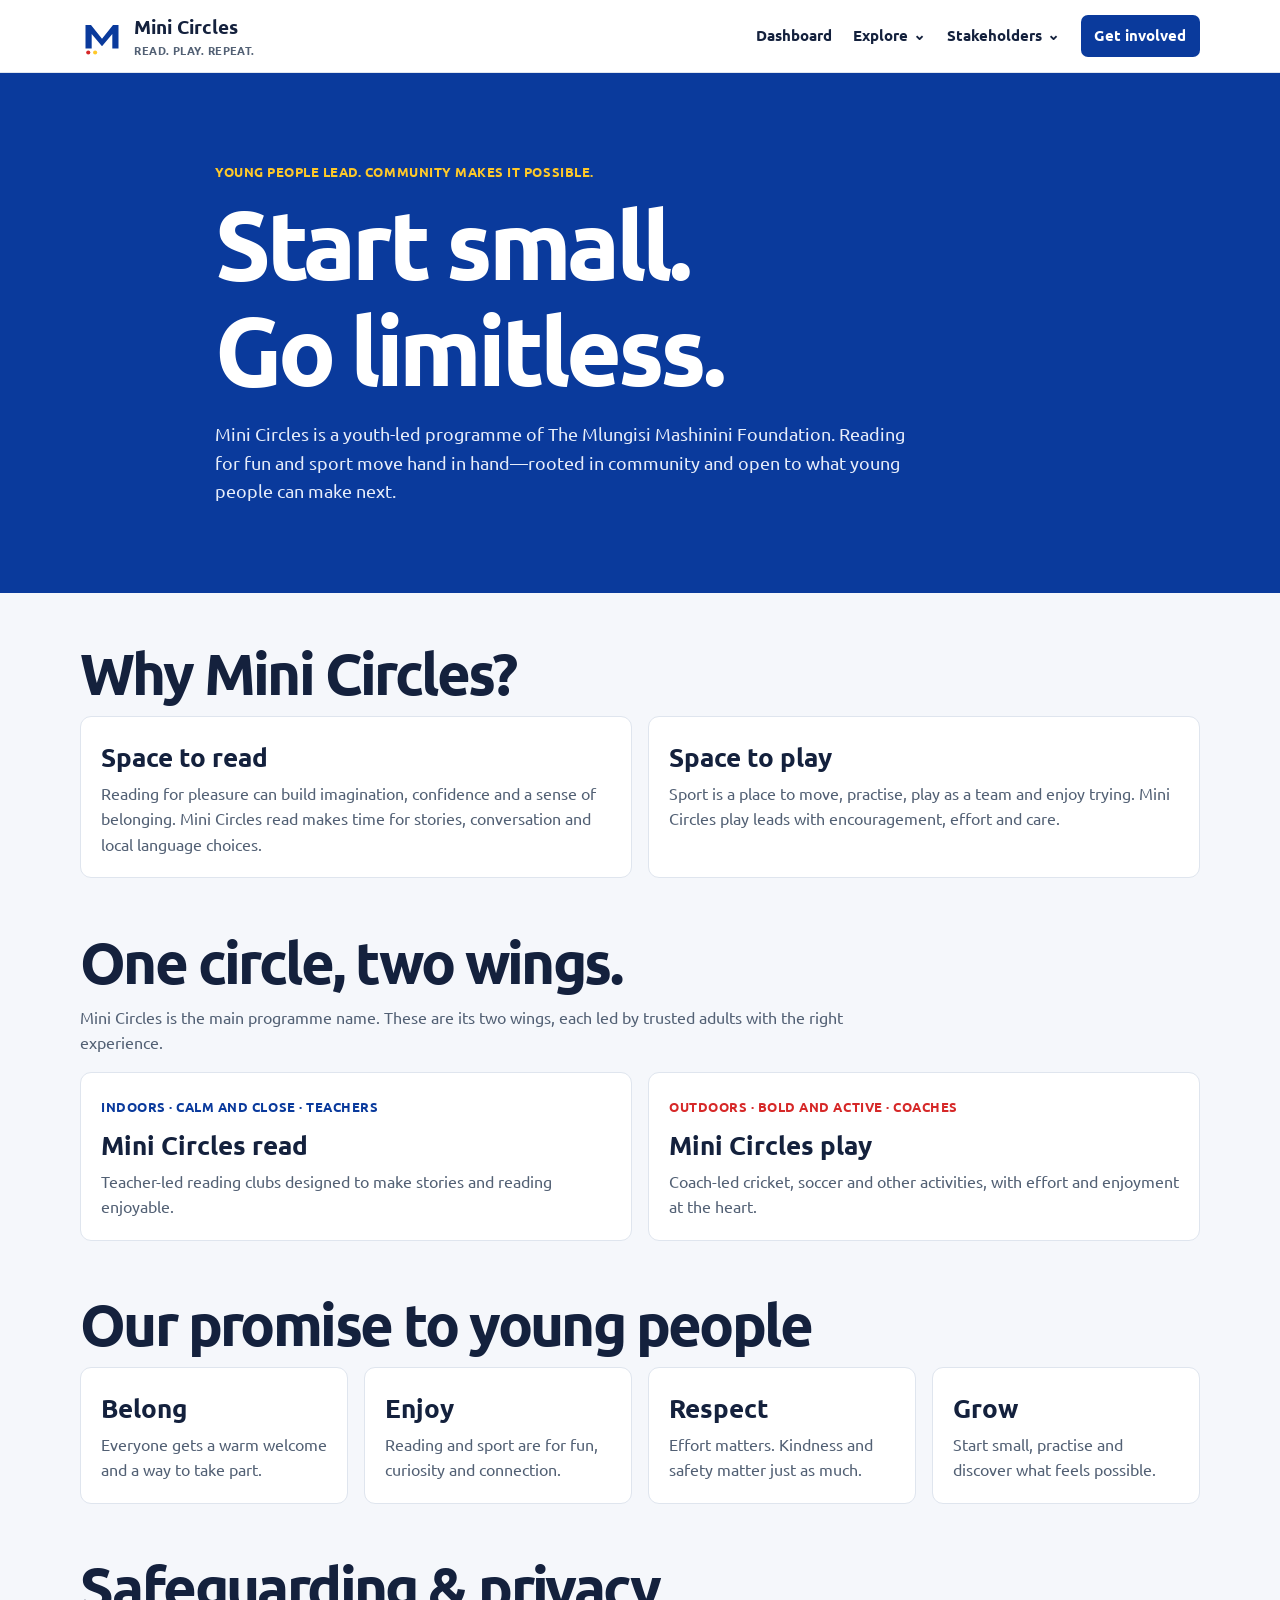
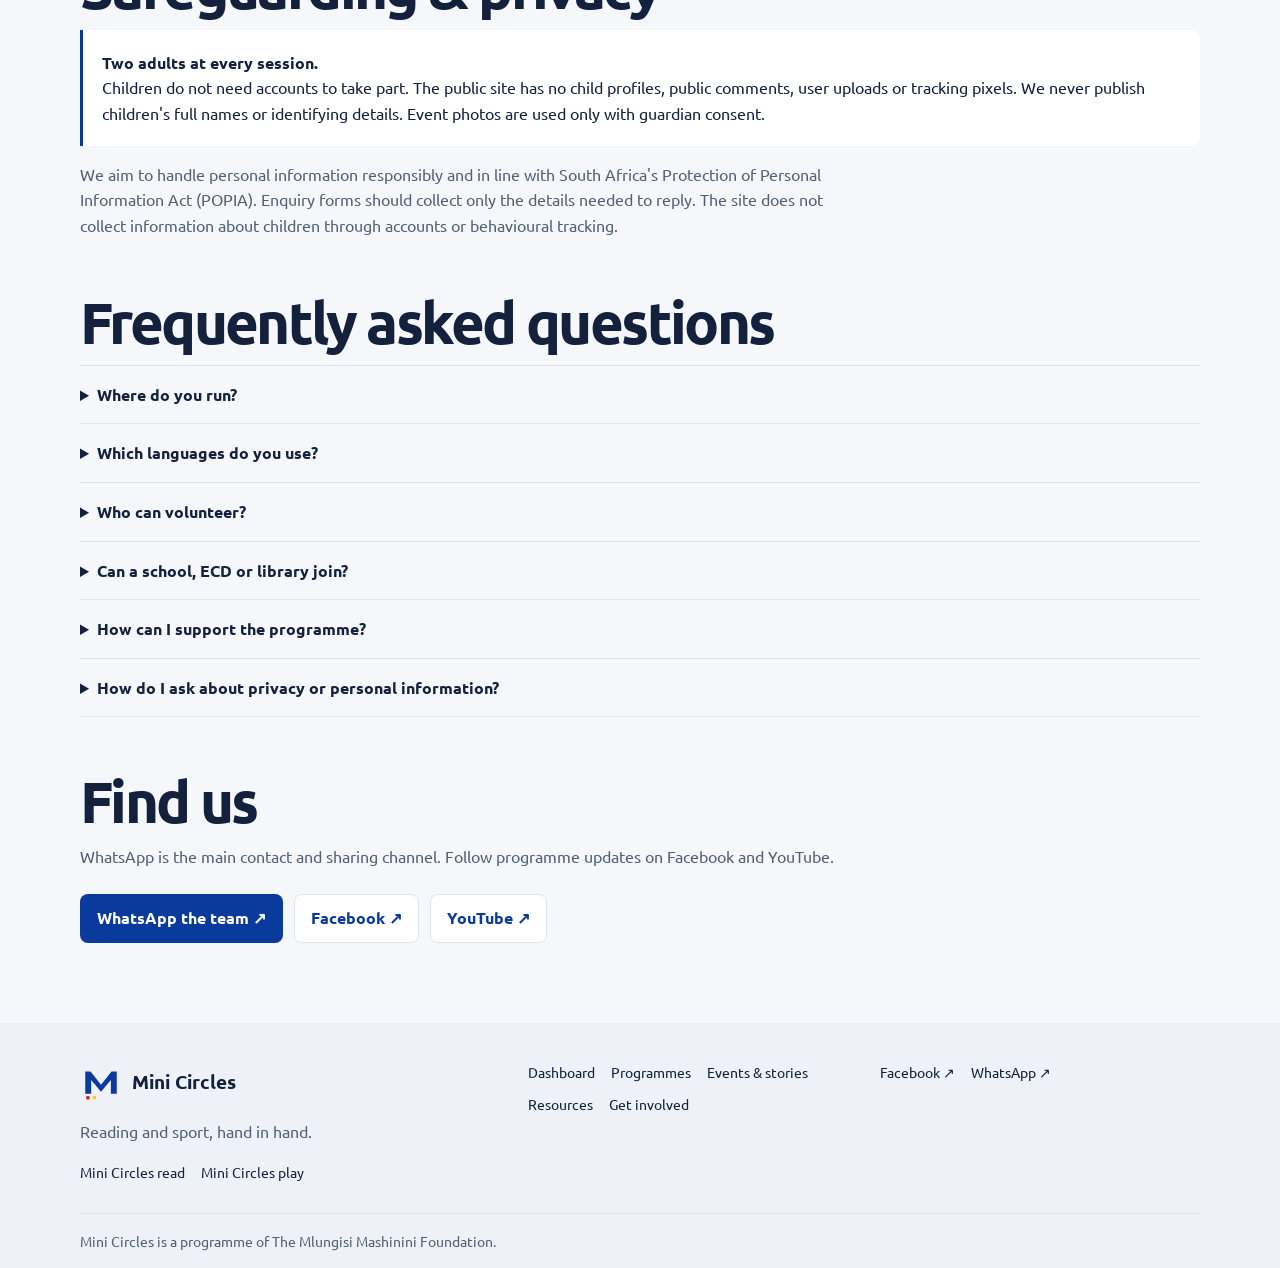
==== commit 9e79ae6f: "index.html" ====
--- a/about/index.html
+++ b/about/index.html
@@ -9,7 +9,7 @@
 </head>
 <body>
   <a class="skip-link" href="#main">Skip to content</a>
-  <header class="site-header"><div class="wrap header-row"><a class="brand" href="/"><img src="/mini-circle-logo.svg" alt=""><span>Mini Circles<small>READ. PLAY. REPEAT.</small></span></a><button class="theme-button" type="button" aria-label="Switch to dark mode" title="Switch colour theme"><svg viewBox="0 0 24 24" fill="none" stroke="currentColor" stroke-width="1.8" aria-hidden="true"><path d="M20.2 15.2A8.7 8.7 0 0 1 8.8 3.8 8.7 8.7 0 1 0 20.2 15.2Z"/></svg></button><button class="menu-btn" type="button" aria-label="Open navigation" aria-expanded="false" aria-controls="site-nav"><svg viewBox="0 0 24 24" fill="none" stroke="currentColor" stroke-width="2" aria-hidden="true"><path d="M4 7h16M4 12h16M4 17h16"/></svg></button><nav class="nav" id="site-nav" aria-label="Main navigation"><a href="/professionals/">Dashboard</a><a href="/programmes/">Programmes</a><a href="/events/">Events</a><a href="/resources/">Resources</a><a href="/about/" aria-current="page">Our story</a><a class="nav-cta" href="/get-involved/">Get involved</a></nav></div></header>
+  <header class="site-header"><div class="wrap header-row"><a class="brand" href="/"><img src="/mini-circle-logo.svg" alt=""><span>Mini Circles<small>READ. PLAY. REPEAT.</small></span></a><button class="menu-btn" type="button" aria-label="Open navigation" aria-expanded="false" aria-controls="site-nav"><svg viewBox="0 0 24 24" fill="none" stroke="currentColor" stroke-width="2" aria-hidden="true"><path d="M4 7h16M4 12h16M4 17h16"/></svg></button><nav class="nav" id="site-nav" aria-label="Main navigation"><a href="/professionals/">Dashboard</a><details class="nav-dropdown"><summary>Explore</summary><div class="nav-dropdown-menu"><a href="/programmes/">Programmes</a><a href="/events/">Events</a><a href="/resources/">Resources</a><a href="/about/" aria-current="page">Our story</a></div></details><a class="nav-cta" href="/get-involved/">Get involved</a></nav></div></header>
   <main id="main">
     <header class="page-hero"><div class="wrap page-hero-inner"><p class="eyebrow">Young people lead. Community makes it possible.</p><h1>Start small.<br>Go limitless.</h1><p>Mini Circles is a youth-led programme of The Mlungisi Mashinini Foundation. Reading for fun and sport move hand in hand—rooted in community and open to what young people can make next.</p></div></header>
     <div class="wrap content">
--- a/assets/site.css
+++ b/assets/site.css
@@ -30,7 +30,7 @@
 .brand, .footer-brand { display: inline-flex; align-items: center; gap: .65rem; color: var(--ink); font-size: 1.18rem; font-weight: 800; text-decoration: none; }
 .brand img { width: 44px; height: 44px; }
 .brand small { display: block; color: var(--muted); font-size: .69rem; font-weight: 600; letter-spacing: .04em; }
-.nav { display: flex; align-items: center; gap: clamp(.65rem, 1.6vw, 1.35rem); }
+.nav { display: flex; flex-wrap: nowrap; align-items: center; gap: clamp(.65rem, 1.6vw, 1.35rem); white-space: nowrap; }
 .nav a { color: var(--ink); font-size: .91rem; font-weight: 700; text-decoration: none; }
 .nav a:hover, .footer-links a:hover, .footer-social a:hover { color: var(--blue); text-decoration: underline; text-underline-offset: 3px; }
 .nav .nav-cta { padding: .58rem .85rem; border-radius: 7px; background: var(--blue); color: #fff; }
@@ -239,9 +239,11 @@
 .stat-card strong { display: block; color: var(--blue); font-size: 2rem; }
 .stat-card span { color: var(--muted); font-size: .9rem; }
 @media (max-width: 900px) {
-  .nav { gap: .65rem; }
-  .nav a { font-size: .82rem; }
-  .nav .nav-cta { display: none; }
+  .menu-btn { display: grid; }
+  .nav { position: absolute; top: calc(100% + 1px); right: -.75rem; left: -.75rem; display: none; grid-template-columns: repeat(2,minmax(0,1fr)); gap: 0; padding: .55rem .75rem 1rem; border-bottom: 1px solid var(--line); background: var(--surface); box-shadow: var(--shadow); white-space: normal; }
+  .nav.open { display: grid; }
+  .nav a { display: flex; min-height: 46px; align-items: center; padding: .6rem .7rem; font-size: .94rem; }
+  .nav .nav-cta { display: flex; grid-column: 1/-1; justify-content: center; margin-top: .35rem; }
   .hero-grid { min-height: 420px; }
   .four-col { grid-template-columns: repeat(2,minmax(0,1fr)); }
   .home-event-grid { grid-template-columns: repeat(2,minmax(0,1fr)); }
@@ -250,11 +252,6 @@
   :root { scroll-padding-top: 5rem; }
   .wrap { width: min(100% - 1.5rem, 620px); }
   .header-row { min-height: 64px; }
-  .menu-btn { display: grid; }
-  .nav { position: absolute; top: calc(100% + 1px); right: -.75rem; left: -.75rem; display: none; grid-template-columns: repeat(2,minmax(0,1fr)); gap: 0; padding: .55rem .75rem 1rem; border-bottom: 1px solid var(--line); background: var(--surface); box-shadow: var(--shadow); }
-  .nav.open { display: grid; }
-  .nav a { display: flex; min-height: 46px; align-items: center; padding: .6rem .7rem; font-size: .94rem; }
-  .nav .nav-cta { display: flex; grid-column: 1/-1; justify-content: center; margin-top: .35rem; }
   .hero-grid { grid-template-columns: 1fr; gap: 0; padding-block: 3rem 2rem; }
   .hero-art { min-height: 230px; }
   .hero-art svg { width: min(78%,310px); }
@@ -293,34 +290,6 @@
 @media (prefers-reduced-motion: reduce) {
   *, *::before, *::after { scroll-behavior: auto !important; transition-duration: .01ms !important; }
 }
-[data-theme="dark"] {
-  color-scheme: dark;
-  --blue: #a9c4ff;
-  --ink: #f4f6fb;
-  --paper: #111a2c;
-  --surface: #18253b;
-  --muted: #c0c9dc;
-  --line: #34425b;
-  --shadow: 0 14px 40px #0004;
-}
-[data-theme="dark"] .site-header { background: #111a2cf2; }
-[data-theme="dark"] .hero, [data-theme="dark"] .page-hero { background: #0A3A9C; }
-[data-theme="dark"] .hero .eyebrow, [data-theme="dark"] .hero-copy h1 span { color: var(--yellow); }
-[data-theme="dark"] .page-hero .eyebrow { color: var(--yellow); }
-[data-theme="dark"] .button-blue, [data-theme="dark"] .nav .nav-cta { background: #0A3A9C; color: #fff; }
-[data-theme="dark"] .button-yellow { background: var(--yellow); color: #14213D; }
-[data-theme="dark"] .button-outline-light { border-color: #ffffff8a; color: #fff; }
-[data-theme="dark"] .partner-strip, [data-theme="dark"] .stats-strip, [data-theme="dark"] .site-footer { background: #18253b; }
-[data-theme="dark"] .closing-panel, [data-theme="dark"] th, [data-theme="dark"] .story-art { background: #243450; }
-[data-theme="dark"] .footer-lockups span, [data-theme="dark"] .footer-social a, [data-theme="dark"] .footer-links a { color: var(--ink); }
-[data-theme="dark"] .section-tint, [data-theme="dark"] .involvement-section, [data-theme="dark"] .trust-band { background: #18253b; }
-[data-theme="dark"] .events-section { background: var(--paper); }
-[data-theme="dark"] .values-stack article, [data-theme="dark"] .preview-card, [data-theme="dark"] .home-story, [data-theme="dark"] .involve-card { background: var(--surface); }
-[data-theme="dark"] .story-symbol { background: #243450; color: #c8d8ff; }
-[data-theme="dark"] .home-story-play .story-symbol { background: #452b36; color: #ffd1ce; }
-[data-theme="dark"] .home-story-youtube .story-symbol { background: #373321; color: var(--yellow); }
-.theme-button { display: inline-grid; width: 42px; height: 42px; flex: 0 0 auto; place-items: center; border: 1px solid var(--line); border-radius: 50%; background: var(--surface); color: var(--ink); cursor: pointer; }
-.theme-button svg { width: 19px; height: 19px; }
 .foundation-brand { max-width: 260px; line-height: 1.15; }
 .foundation-brand small { margin-top: .25rem; }
 .foundation-hero .hero-grid { min-height: 520px; }
@@ -358,7 +327,6 @@
 .donation-option { display: grid; gap: .1rem; padding: .8rem .55rem; border: 1px solid var(--line); border-radius: 8px; background: var(--paper); text-align: center; }
 .donation-option strong { color: var(--blue); }
 .donation-option span { color: var(--muted); font-size: .8rem; }
-[data-theme="dark"] .programme-art, [data-theme="dark"] .donation-option { background: #243450; }
 @media (max-width: 720px) {
   .foundation-hero .hero-grid { min-height: 0; }
   .foundation-art { min-height: 240px; }
@@ -551,17 +519,6 @@
 .foundation-footer .footer-links a:hover, .foundation-footer .footer-social a:hover { color: var(--yellow); }
 .foundation-footer .foundation-line { display: flex; justify-content: space-between; gap: 1rem; border-color: #ffffff2a; color: #c8d3e6; }
 .foundation-footer .foundation-line span:first-child { color: var(--yellow); font-weight: 800; letter-spacing: .1em; text-transform: uppercase; }
-[data-theme="dark"] .mission-card, [data-theme="dark"] .impact-story, [data-theme="dark"] .foundation-panel { background: var(--surface); }
-[data-theme="dark"] .mission-card-main { background: #0a3a9c; }
-[data-theme="dark"] .mission-values { background: #3a3424; }
-[data-theme="dark"] .founder-section, [data-theme="dark"] .foundation-bottom-section, [data-theme="dark"] .involvement-section { background: #18253b; }
-[data-theme="dark"] .foundation-program-card { background: #18253b; }
-[data-theme="dark"] .foundation-events { background: var(--paper); }
-[data-theme="dark"] .foundation-footer { background: #101c35; }
-[data-theme="dark"] .foundation-footer .footer-brand, [data-theme="dark"] .foundation-footer .footer-links a, [data-theme="dark"] .foundation-footer .footer-social a { color: #fff; }
-[data-theme="dark"] .join-form-card .button-blue, [data-theme="dark"] .foundation-bottom-section .button-blue { background: #0a3a9c; color: #fff; }
-[data-theme="dark"] .partner-band { background: #e8b318; color: #14213d; }
-[data-theme="dark"] .foundation-topics { background: var(--paper); }
 @keyframes foundation-float { 0%,100% { transform: translateY(0) rotate(0); } 50% { transform: translateY(-8px) rotate(1deg); } }
 @media (max-width: 900px) {
   .foundation-hero .hero-grid { grid-template-columns: 1fr .8fr; min-height: 560px; gap: 1rem; }
@@ -664,18 +621,14 @@
 .founder-art.photo-frame { display: block; min-height: 390px; }
 .founder-art.photo-frame .photo-pending { inset: 0; display: grid; align-content: end; padding: 1.2rem; background: linear-gradient(160deg,#14213d12,#101c35bd); font-size: .85rem; }
 .foundation-footer .foundation-line { flex-wrap: wrap; }
-[data-theme="dark"] .nav-dropdown-menu { background: var(--surface); }
 @media (max-width: 900px) {
-  .nav { gap: .7rem; }
-  .nav a, .nav-dropdown summary { font-size: .77rem; }
-}
-@media (max-width: 720px) {
-  .nav { grid-template-columns: repeat(2,minmax(0,1fr)); align-items: start; }
   .nav-dropdown { grid-column: auto; }
   .nav-dropdown summary { display: flex; min-height: 46px; align-items: center; padding: .6rem .7rem; font-size: .94rem; }
   .nav-dropdown[open] { grid-column: 1/-1; }
   .nav-dropdown-menu { position: static; min-width: 0; margin: 0 .5rem .5rem; box-shadow: none; }
   .nav .nav-dropdown-menu a { min-height: 42px; }
+}
+@media (max-width: 720px) {
   .hero-photo { height: min(78vw, 390px); min-height: 245px; }
   .hero-photo-tag { left: 0; font-size: .65rem; }
   .program-art.photo-frame { height: 225px; }
@@ -749,8 +702,6 @@
 .stakeholder-editor-heading h2 { margin-bottom: .4rem; font-size: 1.7rem; }
 .stakeholder-editor-heading p:last-child { margin-bottom: 0; color: var(--muted); font-size: .9rem; }
 .stakeholder-profile-editor textarea[name="gallery"] { min-height: 180px; font-family: ui-monospace, SFMono-Regular, Consolas, monospace; font-size: .85rem; }
-[data-theme="dark"] .stakeholder-directory-card, [data-theme="dark"] .stakeholder-profile, [data-theme="dark"] .dashboard-login-panel, [data-theme="dark"] .stakeholder-editor-card { background: var(--surface); }
-[data-theme="dark"] .stakeholder-contact { background: #243450; }
 @media (max-width: 900px) {
   .stakeholder-directory { grid-template-columns: repeat(2,minmax(0,1fr)); }
 }
